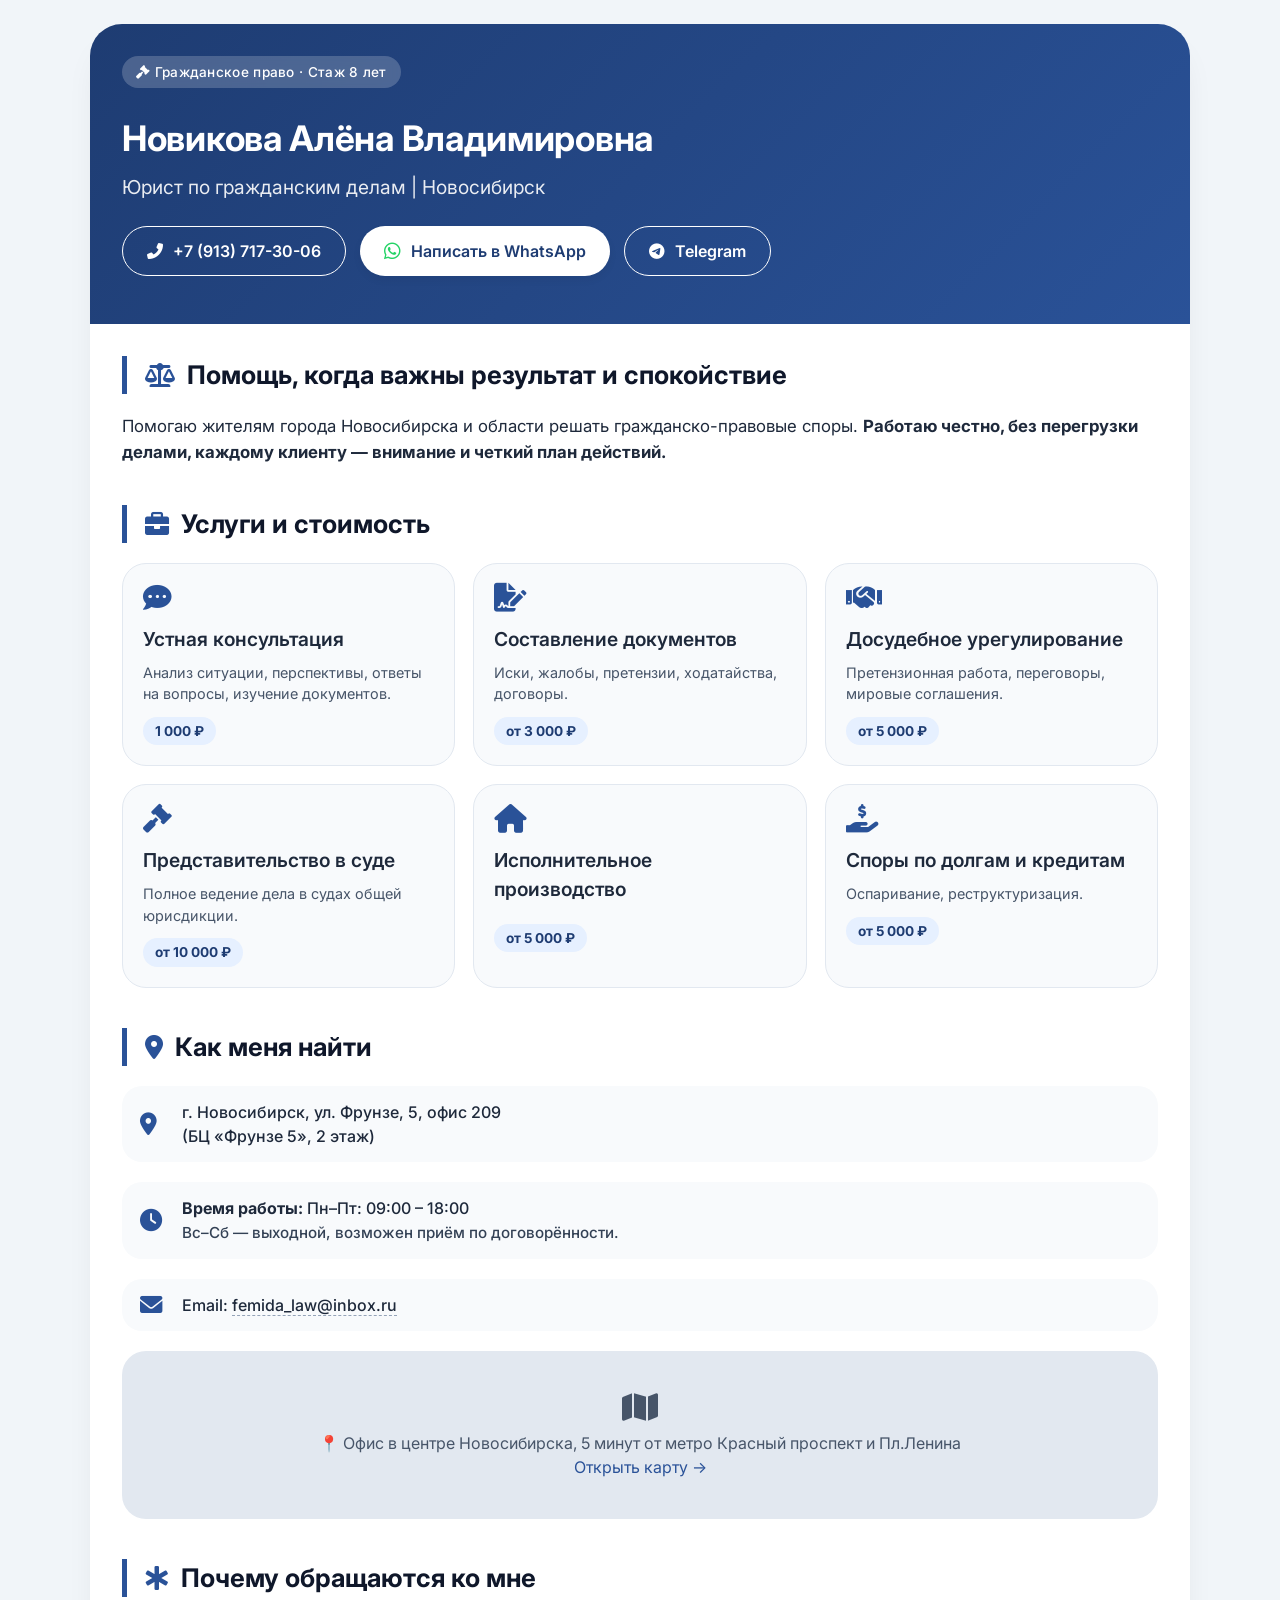
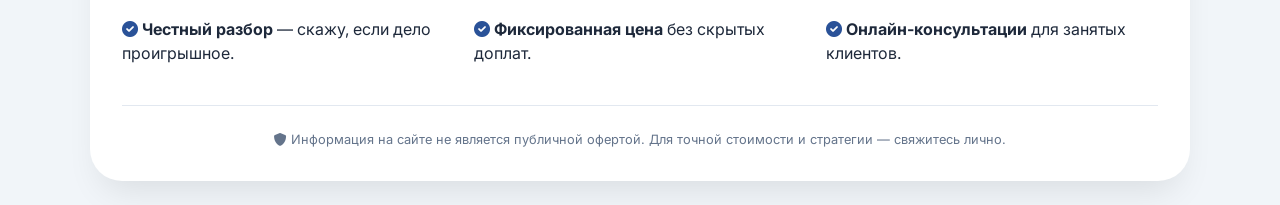
==== index.html @ a3ebd5f3 "Add files via upload" ====
<!DOCTYPE html>
<html lang="ru">
<head>
    <meta charset="UTF-8">
    <meta name="viewport" content="width=device-width, initial-scale=1.0, user-scalable=yes">
    <title>Алена Новикова | Юрист по гражданским делам в Новосибирске</title>
    <!-- Подключаем красивый шрифт Google Fonts -->
    <link href="https://fonts.googleapis.com/css2?family=Inter:opsz,wght@14..32,300;14..32,400;14..32,600;14..32,700&display=swap" rel="stylesheet">
    <!-- Font Awesome 6 (иконки) - бесплатно -->
    <link rel="stylesheet" href="https://cdnjs.cloudflare.com/ajax/libs/font-awesome/6.0.0-beta3/css/all.min.css">
    <style>
        * {
            margin: 0;
            padding: 0;
            box-sizing: border-box;
        }

        body {
            font-family: 'Inter', sans-serif;
            background: #f1f5f9;
            color: #1e293b;
            line-height: 1.5;
            padding: 24px 16px;
        }

        /* Основная карточка-контейнер */
        .container {
            max-width: 1100px;
            margin: 0 auto;
        }

        /* Стиль главного блока */
        .lawyer-card {
            background: white;
            border-radius: 32px;
            box-shadow: 0 20px 35px -12px rgba(0, 0, 0, 0.1);
            overflow: hidden;
            transition: transform 0.2s;
        }

        /* Верхняя цветная полоса */
        .hero-bar {
            background: linear-gradient(135deg, #1e3c72 0%, #2a5298 100%);
            padding: 32px 32px 48px 32px;
            color: white;
        }

        .badge {
            background: rgba(255, 255, 255, 0.2);
            backdrop-filter: blur(4px);
            display: inline-block;
            padding: 6px 14px;
            border-radius: 40px;
            font-size: 0.85rem;
            font-weight: 500;
            margin-bottom: 24px;
            letter-spacing: 0.3px;
        }

        .name-title h1 {
            font-size: 2.2rem;
            font-weight: 700;
            margin-bottom: 8px;
            letter-spacing: -0.3px;
        }

        .specialty {
            font-size: 1.2rem;
            opacity: 0.9;
            margin-bottom: 20px;
        }

        .contact-buttons {
            display: flex;
            flex-wrap: wrap;
            gap: 14px;
            margin-top: 24px;
        }

        .btn {
            display: inline-flex;
            align-items: center;
            gap: 10px;
            padding: 12px 24px;
            border-radius: 60px;
            font-weight: 600;
            text-decoration: none;
            transition: all 0.2s ease;
            font-size: 1rem;
        }

        .btn-primary {
            background: white;
            color: #1e3c72;
            box-shadow: 0 4px 8px rgba(0,0,0,0.05);
        }

        .btn-primary i {
            color: #25D366;
            font-size: 1.2rem;
        }

        .btn-primary:hover {
            transform: translateY(-3px);
            box-shadow: 0 10px 20px rgba(0,0,0,0.1);
            background: #f8fafc;
        }

        .btn-outline {
            border: 1.5px solid white;
            color: white;
            background: transparent;
        }

        .btn-outline:hover {
            background: rgba(255,255,255,0.1);
            transform: translateY(-3px);
        }

        /* Основной контент */
        .content {
            padding: 32px;
        }

        /* Секции */
        .section {
            margin-bottom: 40px;
        }

        .section-title {
            font-size: 1.6rem;
            font-weight: 700;
            margin-bottom: 20px;
            color: #0f172a;
            display: flex;
            align-items: center;
            gap: 12px;
            border-left: 5px solid #2a5298;
            padding-left: 18px;
        }

        .section-title i {
            color: #2a5298;
            font-size: 1.5rem;
        }

        .services-grid {
            display: grid;
            grid-template-columns: repeat(auto-fill, minmax(260px, 1fr));
            gap: 18px;
        }

        .service-item {
            background: #f8fafc;
            padding: 20px;
            border-radius: 24px;
            transition: 0.2s;
            border: 1px solid #e2e8f0;
        }

        .service-item i {
            font-size: 1.8rem;
            color: #2a5298;
            margin-bottom: 12px;
        }

        .service-item h3 {
            font-size: 1.2rem;
            margin-bottom: 8px;
            font-weight: 600;
        }

        .service-item p {
            color: #475569;
            font-size: 0.9rem;
        }

        .price-tag {
            display: inline-block;
            background: #e6f0ff;
            color: #1e3c72;
            font-weight: 700;
            margin-top: 12px;
            padding: 4px 12px;
            border-radius: 30px;
            font-size: 0.85rem;
        }

        .info-row {
            display: flex;
            align-items: center;
            gap: 14px;
            margin-bottom: 20px;
            flex-wrap: wrap;
            background: #f8fafc;
            padding: 14px 18px;
            border-radius: 20px;
        }

        .info-row i {
            width: 28px;
            font-size: 1.4rem;
            color: #2a5298;
        }

        .info-text {
            font-weight: 500;
        }

        .info-text a {
            color: #1e293b;
            text-decoration: none;
            border-bottom: 1px dashed #94a3b8;
        }

        .work-time {
            font-size: 0.95rem;
            color: #334155;
        }

        .map-placeholder {
            background: #e2e8f0;
            border-radius: 24px;
            padding: 40px 20px;
            text-align: center;
            color: #475569;
            margin-top: 12px;
        }

        .footer-note {
            margin-top: 30px;
            padding-top: 24px;
            border-top: 1px solid #e2e8f0;
            text-align: center;
            font-size: 0.8rem;
            color: #64748b;
        }

        @media (max-width: 640px) {
            body {
                padding: 16px 12px;
            }
            .hero-bar {
                padding: 24px 20px 32px 20px;
            }
            .name-title h1 {
                font-size: 1.7rem;
            }
            .content {
                padding: 24px 20px;
            }
            .btn {
                padding: 10px 18px;
                font-size: 0.9rem;
            }
        }
    </style>
</head>
<body>
<div class="container">
    <div class="lawyer-card">
        
        <!-- Верхняя часть с именем и кнопками -->
        <div class="hero-bar">
            <div class="badge">
                <i class="fas fa-gavel"></i> Гражданское право · Стаж 8 лет
            </div>
            <div class="name-title">
                <h1>Новикова Алёна Владимировна</h1>
                <div class="specialty">Юрист по гражданским делам | Новосибирск</div>
            </div>
            <div class="contact-buttons">
                <a href="tel:+79137173006" class="btn btn-outline">
                    <i class="fas fa-phone-alt"></i> +7 (913) 717-30-06
                </a>
                <a href="https://wa.me/79137173006?text=Здравствуйте! Нужна консультация юриста." target="_blank" class="btn btn-primary">
                    <i class="fab fa-whatsapp"></i> Написать в WhatsApp
                </a>
                <a href="https://t.me/alenaschaste" target="_blank" class="btn btn-outline">
                    <i class="fab fa-telegram-plane"></i> Telegram
                </a>
            </div>
        </div>

        <!-- Основное содержание -->
        <div class="content">
            
            <!-- Краткое описание -->
            <div class="section">
                <div class="section-title">
                    <i class="fas fa-balance-scale"></i>
                    <span>Помощь, когда важны результат и спокойствие</span>
                </div>
                <p style="font-size: 1.05rem; margin-bottom: 12px;">
                    Помогаю жителям города Новосибирска и области решать гражданско-правовые споры. 
                    
                    <strong>Работаю честно, без перегрузки делами, каждому клиенту — внимание и четкий план действий. </strong>
                </p>
            </div>

            <!-- Услуги и цены (ключевой блок) -->
            <div class="section">
                <div class="section-title">
                    <i class="fas fa-briefcase"></i>
                    <span>Услуги и стоимость</span>
                </div>
                <div class="services-grid">
                    <div class="service-item">
                        <i class="fas fa-comment-dots"></i>
                        <h3>Устная консультация</h3>
                        <p>Анализ ситуации, перспективы, ответы на вопросы, изучение документов.</p>
                        <div class="price-tag">1 000 ₽</div>
                    </div>
                    <div class="service-item">
                        <i class="fas fa-file-signature"></i>
                        <h3>Составление документов</h3>
                        <p>Иски, жалобы, претензии, ходатайства, договоры.</p>
                        <div class="price-tag">от 3 000 ₽</div>
                    </div>
                    <div class="service-item">
                        <i class="fas fa-handshake"></i>
                        <h3>Досудебное урегулирование</h3>
                        <p>Претензионная работа, переговоры, мировые соглашения.</p>
                        <div class="price-tag">от 5 000 ₽</div>
                    </div>
                    <div class="service-item">
                        <i class="fas fa-gavel"></i>
                        <h3>Представительство в суде</h3>
                        <p>Полное ведение дела в судах общей юрисдикции.</p>
                        <div class="price-tag">от 10 000 ₽</div>
                    </div>
                    <div class="service-item">
                        <i class="fas fa-home"></i>
                        <h3>Исполнительное производство</h3>
                        <p></p>
                        <div class="price-tag">от 5 000 ₽</div>
                    </div>
                    <div class="service-item">
                        <i class="fas fa-hand-holding-usd"></i>
                        <h3>Споры по долгам и кредитам</h3>
                        <p>Оспаривание, реструктуризация.</p>
                        <div class="price-tag">от 5 000 ₽</div>
                    </div>
                </div>
            </div>

            <!-- Контакты и адрес -->
            <div class="section">
                <div class="section-title">
                    <i class="fas fa-map-marker-alt"></i>
                    <span>Как меня найти</span>
                </div>
                <div class="info-row">
                    <i class="fas fa-location-dot"></i>
                    <div class="info-text">
                        г. Новосибирск, ул. Фрунзе, 5, офис 209 <br>
                        (БЦ «Фрунзе 5», 2 этаж)
                    </div>
                </div>
                <div class="info-row">
                    <i class="fas fa-clock"></i>
                    <div class="info-text">
                        <strong>Время работы:</strong> Пн–Пт: 09:00 – 18:00 <br>
                        <span class="work-time">Вс–Сб — выходной, возможен приём по договорённости.</span>
                    </div>
                </div>
                <div class="info-row">
                    <i class="fas fa-envelope"></i>
                    <div class="info-text">
                        Email: <a href="mailto:novikova@law-nsk.ru">femida_law@inbox.ru</a>
                    </div>
                </div>
                <!-- Упрощенная карта (ссылка на яндекс карты) -->
                <div class="map-placeholder">
                    <i class="fas fa-map" style="font-size: 2rem; margin-bottom: 8px; display: block;"></i>
                    <p>📍 Офис в центре Новосибирска, 5 минут от метро Красный проспект и Пл.Ленина</p>
                    <a href="https://go.2gis.com/Xp8RQ" target="_blank" style="color:#2a5298; text-decoration: none;">Открыть карту →</a>
                </div>
            </div>

            <!-- Доп. блок: почему выбирают -->
            <div class="section">
                <div class="section-title">
                    <i class="fas fa-star-of-life"></i>
                    <span>Почему обращаются ко мне</span>
                </div>
                <div style="display: flex; flex-wrap: wrap; gap: 20px; justify-content: space-between;">
                    <div style="flex: 1; min-width: 180px;"><i class="fas fa-check-circle" style="color:#2a5298;"></i> <strong>Честный разбор</strong> — скажу, если дело проигрышное.</div>
                    <div style="flex: 1; min-width: 180px;"><i class="fas fa-check-circle" style="color:#2a5298;"></i> <strong>Фиксированная цена</strong> без скрытых доплат.</div>
                    <div style="flex: 1; min-width: 180px;"><i class="fas fa-check-circle" style="color:#2a5298;"></i> <strong>Онлайн-консультации</strong> для занятых клиентов.</div>
                </div>
            </div>

            <div class="footer-note">
                <i class="fas fa-shield-alt"></i> Информация на сайте не является публичной офертой. Для точной стоимости и стратегии — свяжитесь лично.
            </div>
        </div>
    </div>
</div>
</body>
</html>
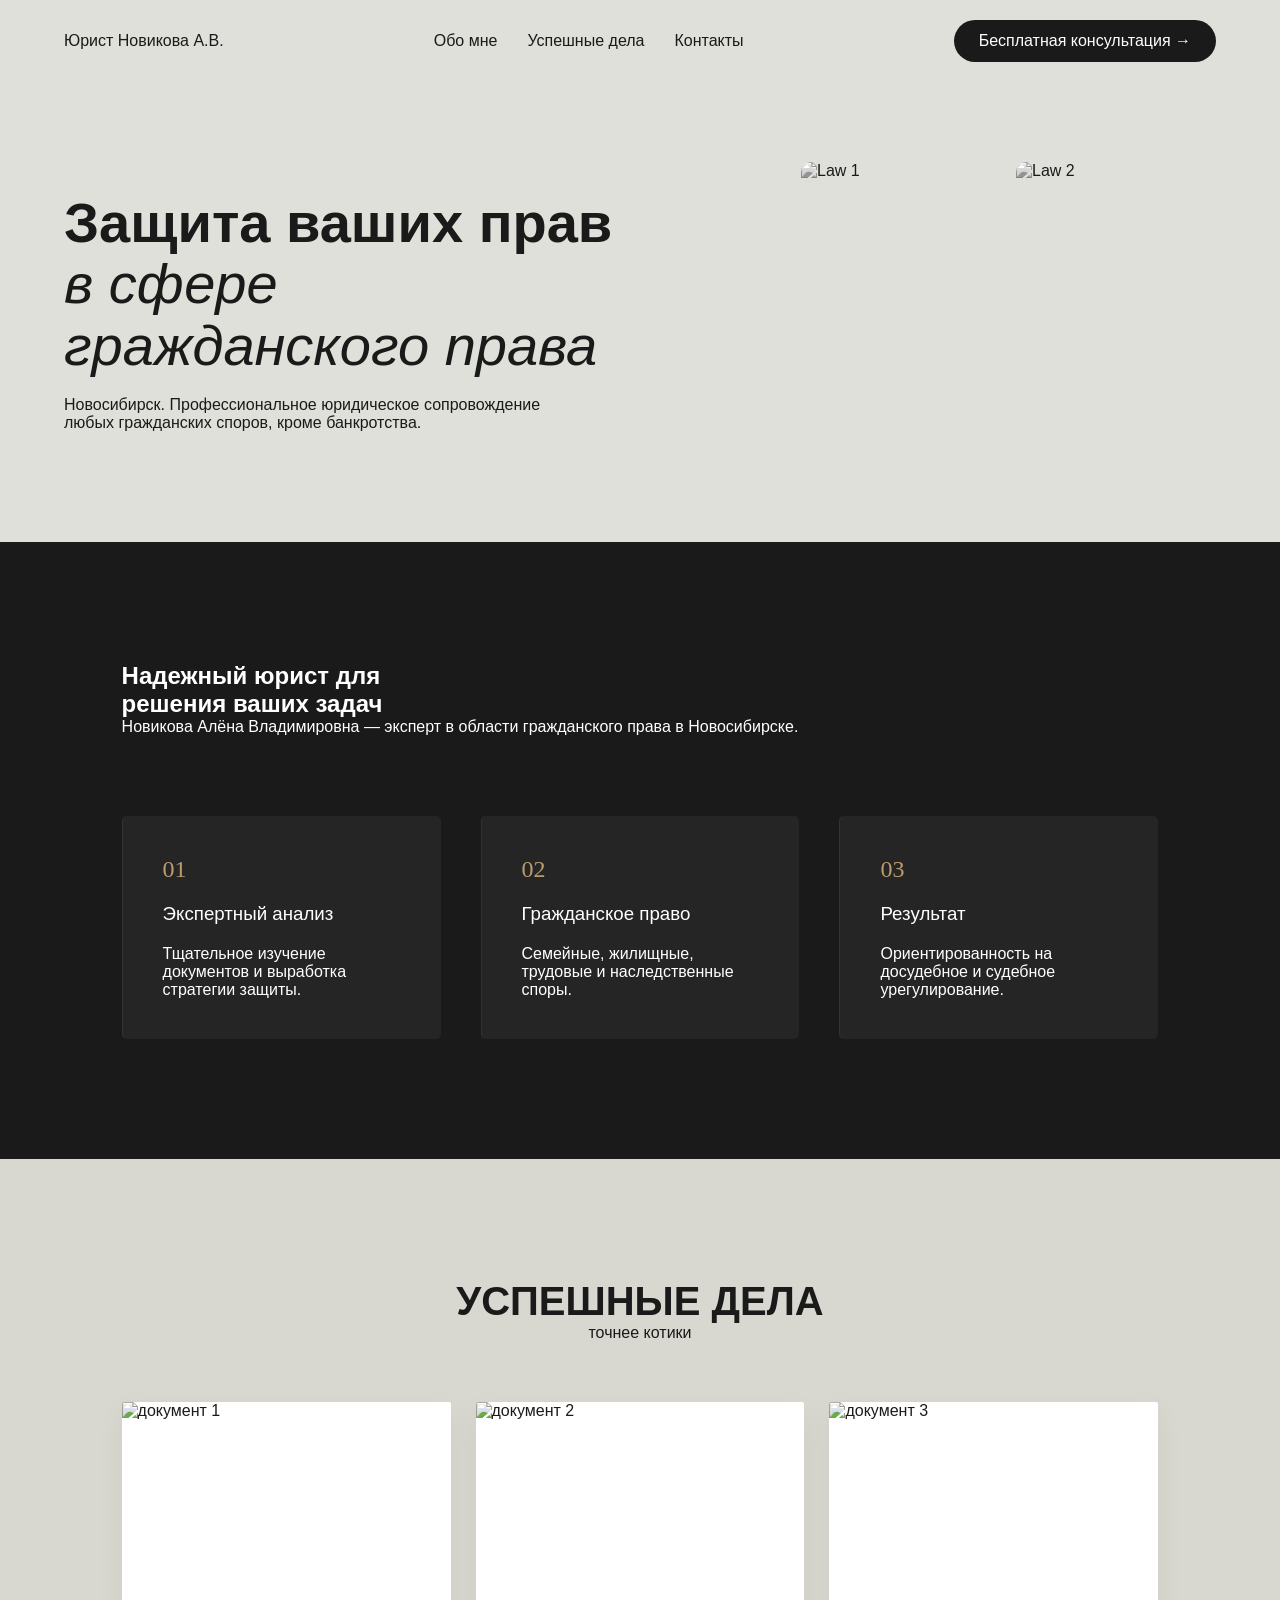
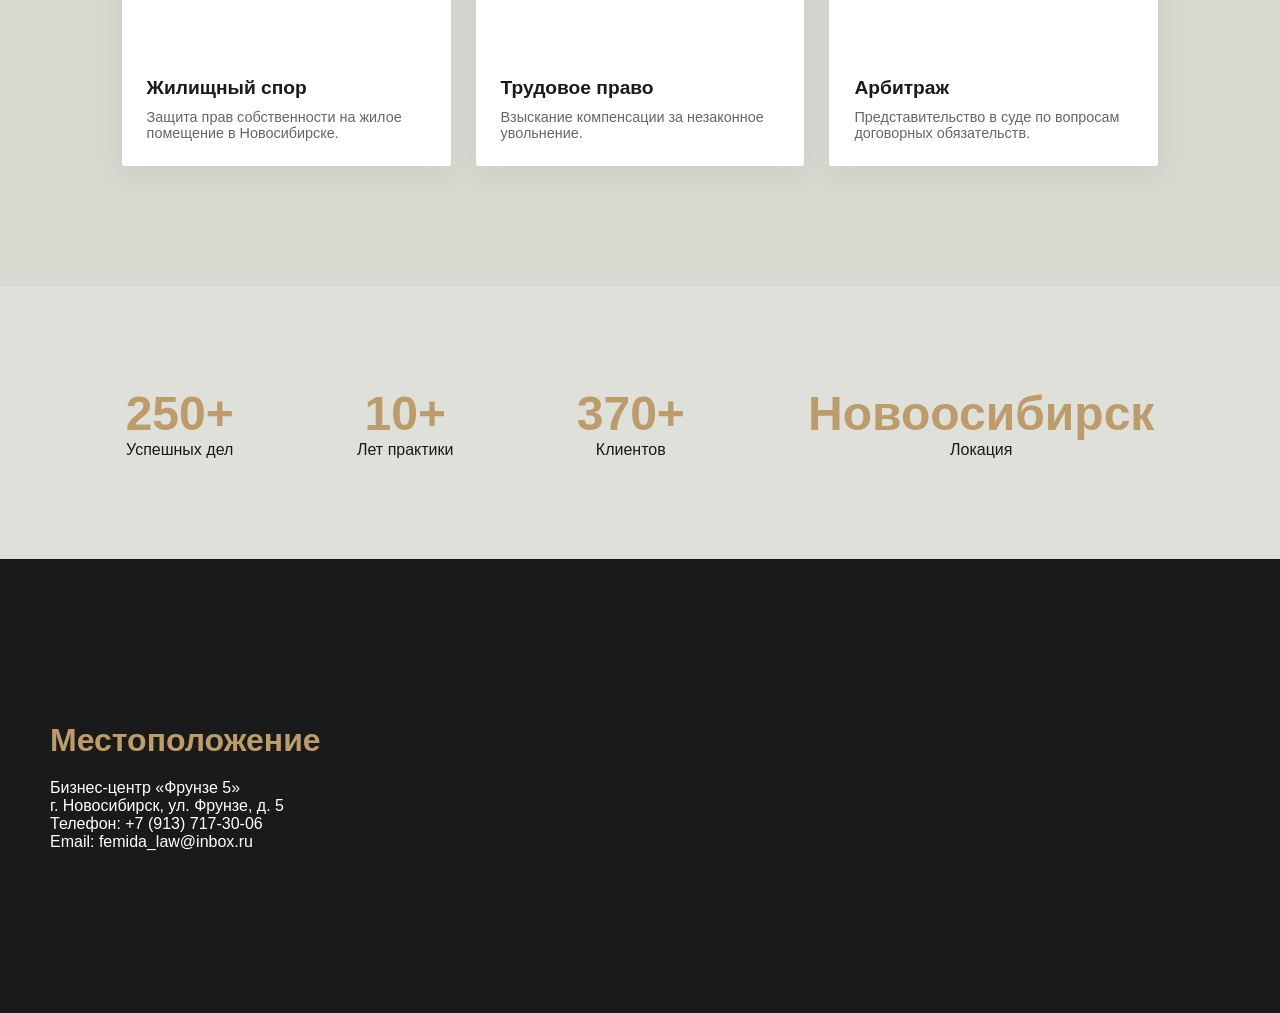
==== commit 00d96854: "Add files via upload" ====
--- a/index.html
+++ b/index.html
@@ -2,400 +2,134 @@
 <html lang="ru">
 <head>
     <meta charset="UTF-8">
-    <meta name="viewport" content="width=device-width, initial-scale=1.0, user-scalable=yes">
-    <title>Алена Новикова | Юрист по гражданским делам в Новосибирске</title>
-    <!-- Подключаем красивый шрифт Google Fonts -->
-    <link href="https://fonts.googleapis.com/css2?family=Inter:opsz,wght@14..32,300;14..32,400;14..32,600;14..32,700&display=swap" rel="stylesheet">
-    <!-- Font Awesome 6 (иконки) - бесплатно -->
-    <link rel="stylesheet" href="https://cdnjs.cloudflare.com/ajax/libs/font-awesome/6.0.0-beta3/css/all.min.css">
-    <style>
-        * {
-            margin: 0;
-            padding: 0;
-            box-sizing: border-box;
-        }
-
-        body {
-            font-family: 'Inter', sans-serif;
-            background: #f1f5f9;
-            color: #1e293b;
-            line-height: 1.5;
-            padding: 24px 16px;
-        }
-
-        /* Основная карточка-контейнер */
-        .container {
-            max-width: 1100px;
-            margin: 0 auto;
-        }
-
-        /* Стиль главного блока */
-        .lawyer-card {
-            background: white;
-            border-radius: 32px;
-            box-shadow: 0 20px 35px -12px rgba(0, 0, 0, 0.1);
-            overflow: hidden;
-            transition: transform 0.2s;
-        }
-
-        /* Верхняя цветная полоса */
-        .hero-bar {
-            background: linear-gradient(135deg, #1e3c72 0%, #2a5298 100%);
-            padding: 32px 32px 48px 32px;
-            color: white;
-        }
-
-        .badge {
-            background: rgba(255, 255, 255, 0.2);
-            backdrop-filter: blur(4px);
-            display: inline-block;
-            padding: 6px 14px;
-            border-radius: 40px;
-            font-size: 0.85rem;
-            font-weight: 500;
-            margin-bottom: 24px;
-            letter-spacing: 0.3px;
-        }
-
-        .name-title h1 {
-            font-size: 2.2rem;
-            font-weight: 700;
-            margin-bottom: 8px;
-            letter-spacing: -0.3px;
-        }
-
-        .specialty {
-            font-size: 1.2rem;
-            opacity: 0.9;
-            margin-bottom: 20px;
-        }
-
-        .contact-buttons {
-            display: flex;
-            flex-wrap: wrap;
-            gap: 14px;
-            margin-top: 24px;
-        }
-
-        .btn {
-            display: inline-flex;
-            align-items: center;
-            gap: 10px;
-            padding: 12px 24px;
-            border-radius: 60px;
-            font-weight: 600;
-            text-decoration: none;
-            transition: all 0.2s ease;
-            font-size: 1rem;
-        }
-
-        .btn-primary {
-            background: white;
-            color: #1e3c72;
-            box-shadow: 0 4px 8px rgba(0,0,0,0.05);
-        }
-
-        .btn-primary i {
-            color: #25D366;
-            font-size: 1.2rem;
-        }
-
-        .btn-primary:hover {
-            transform: translateY(-3px);
-            box-shadow: 0 10px 20px rgba(0,0,0,0.1);
-            background: #f8fafc;
-        }
-
-        .btn-outline {
-            border: 1.5px solid white;
-            color: white;
-            background: transparent;
-        }
-
-        .btn-outline:hover {
-            background: rgba(255,255,255,0.1);
-            transform: translateY(-3px);
-        }
-
-        /* Основной контент */
-        .content {
-            padding: 32px;
-        }
-
-        /* Секции */
-        .section {
-            margin-bottom: 40px;
-        }
-
-        .section-title {
-            font-size: 1.6rem;
-            font-weight: 700;
-            margin-bottom: 20px;
-            color: #0f172a;
-            display: flex;
-            align-items: center;
-            gap: 12px;
-            border-left: 5px solid #2a5298;
-            padding-left: 18px;
-        }
-
-        .section-title i {
-            color: #2a5298;
-            font-size: 1.5rem;
-        }
-
-        .services-grid {
-            display: grid;
-            grid-template-columns: repeat(auto-fill, minmax(260px, 1fr));
-            gap: 18px;
-        }
-
-        .service-item {
-            background: #f8fafc;
-            padding: 20px;
-            border-radius: 24px;
-            transition: 0.2s;
-            border: 1px solid #e2e8f0;
-        }
-
-        .service-item i {
-            font-size: 1.8rem;
-            color: #2a5298;
-            margin-bottom: 12px;
-        }
-
-        .service-item h3 {
-            font-size: 1.2rem;
-            margin-bottom: 8px;
-            font-weight: 600;
-        }
-
-        .service-item p {
-            color: #475569;
-            font-size: 0.9rem;
-        }
-
-        .price-tag {
-            display: inline-block;
-            background: #e6f0ff;
-            color: #1e3c72;
-            font-weight: 700;
-            margin-top: 12px;
-            padding: 4px 12px;
-            border-radius: 30px;
-            font-size: 0.85rem;
-        }
-
-        .info-row {
-            display: flex;
-            align-items: center;
-            gap: 14px;
-            margin-bottom: 20px;
-            flex-wrap: wrap;
-            background: #f8fafc;
-            padding: 14px 18px;
-            border-radius: 20px;
-        }
-
-        .info-row i {
-            width: 28px;
-            font-size: 1.4rem;
-            color: #2a5298;
-        }
-
-        .info-text {
-            font-weight: 500;
-        }
-
-        .info-text a {
-            color: #1e293b;
-            text-decoration: none;
-            border-bottom: 1px dashed #94a3b8;
-        }
-
-        .work-time {
-            font-size: 0.95rem;
-            color: #334155;
-        }
-
-        .map-placeholder {
-            background: #e2e8f0;
-            border-radius: 24px;
-            padding: 40px 20px;
-            text-align: center;
-            color: #475569;
-            margin-top: 12px;
-        }
-
-        .footer-note {
-            margin-top: 30px;
-            padding-top: 24px;
-            border-top: 1px solid #e2e8f0;
-            text-align: center;
-            font-size: 0.8rem;
-            color: #64748b;
-        }
-
-        @media (max-width: 640px) {
-            body {
-                padding: 16px 12px;
-            }
-            .hero-bar {
-                padding: 24px 20px 32px 20px;
-            }
-            .name-title h1 {
-                font-size: 1.7rem;
-            }
-            .content {
-                padding: 24px 20px;
-            }
-            .btn {
-                padding: 10px 18px;
-                font-size: 0.9rem;
-            }
-        }
-    </style>
+    <meta name="viewport" content="width=device-width, initial-scale=1.0">
+    <title>Новикова Алёна Владимировна | Юрист Новосибирск</title>
+    <link rel="stylesheet" href="style.css">
+    <link href="https://unpkg.com/aos@2.3.1/dist/aos.css" rel="stylesheet">
+    <link rel="stylesheet" href="https://cdnjs.cloudflare.com/ajax/libs/font-awesome/6.0.0/css/all.min.css">
 </head>
 <body>
-<div class="container">
-    <div class="lawyer-card">
-        
-        <!-- Верхняя часть с именем и кнопками -->
-        <div class="hero-bar">
-            <div class="badge">
-                <i class="fas fa-gavel"></i> Гражданское право · Стаж 8 лет
-            </div>
-            <div class="name-title">
-                <h1>Новикова Алёна Владимировна</h1>
-                <div class="specialty">Юрист по гражданским делам | Новосибирск</div>
-            </div>
-            <div class="contact-buttons">
-                <a href="tel:+79137173006" class="btn btn-outline">
-                    <i class="fas fa-phone-alt"></i> +7 (913) 717-30-06
-                </a>
-                <a href="https://wa.me/79137173006?text=Здравствуйте! Нужна консультация юриста." target="_blank" class="btn btn-primary">
-                    <i class="fab fa-whatsapp"></i> Написать в WhatsApp
-                </a>
-                <a href="https://t.me/alenaschaste" target="_blank" class="btn btn-outline">
-                    <i class="fab fa-telegram-plane"></i> Telegram
-                </a>
+
+    <nav class="navbar">
+        <div class="logo">Юрист Новикова А.В.</div>
+        <ul class="nav-links">
+            <li><a href="#about">Обо мне</a></li>
+            <li><a href="#cases">Успешные дела</a></li>
+            <li><a href="#map">Контакты</a></li>
+        </ul>
+        <a href="tel:+79137173006" class="btn-consult">Бесплатная консультация →</a>
+    </nav>
+
+    <header class="hero">
+        <div class="hero-content" data-aos="fade-up">
+            <h1>Защита ваших прав <br><span>в сфере гражданского права</span></h1>
+            <p>Новосибирск. Профессиональное юридическое сопровождение <br>любых гражданских споров, кроме банкротства.</p>
+            
+            <div class="hero-action-group">
+                <div class="social-minimal">
+                   
+                </div>
+                <div class="divider-v"></div>
+               
             </div>
         </div>
+        <div class="hero-images" data-aos="fade-left">
+            <img src="https://images.unsplash.com/photo-1505664194779-8beaceb93744?q=80&w=500" alt="Law 1">
+            <img src="https://images.unsplash.com/photo-1589829545856-d10d557cf95f?q=80&w=500" alt="Law 2">
+        </div>
+    </header>
 
-        <!-- Основное содержание -->
-        <div class="content">
+    <section class="features" id="about">
+        <div class="container">
+            <div class="section-header" data-aos="fade-right">
+                <h2>Надежный юрист для <br>решения ваших задач</h2>
+                <p>Новикова Алёна Владимировна — эксперт в области гражданского права в Новосибирске.</p>
+            </div>
             
-            <!-- Краткое описание -->
-            <div class="section">
-                <div class="section-title">
-                    <i class="fas fa-balance-scale"></i>
-                    <span>Помощь, когда важны результат и спокойствие</span>
+            <div class="features-grid">
+                <div class="feature-card" data-aos="zoom-in" data-aos-delay="100">
+                    <span>01</span>
+                    <h3>Экспертный анализ</h3>
+                    <p>Тщательное изучение документов и выработка стратегии защиты.</p>
                 </div>
-                <p style="font-size: 1.05rem; margin-bottom: 12px;">
-                    Помогаю жителям города Новосибирска и области решать гражданско-правовые споры. 
-                    
-                    <strong>Работаю честно, без перегрузки делами, каждому клиенту — внимание и четкий план действий. </strong>
-                </p>
+                <div class="feature-card" data-aos="zoom-in" data-aos-delay="200">
+                    <span>02</span>
+                    <h3>Гражданское право</h3>
+                    <p>Семейные, жилищные, трудовые и наследственные споры.</p>
+                </div>
+                <div class="feature-card" data-aos="zoom-in" data-aos-delay="300">
+                    <span>03</span>
+                    <h3>Результат</h3>
+                    <p>Ориентированность на досудебное и судебное урегулирование.</p>
+                </div>
             </div>
+        </div>
+    </section>
 
-            <!-- Услуги и цены (ключевой блок) -->
-            <div class="section">
-                <div class="section-title">
-                    <i class="fas fa-briefcase"></i>
-                    <span>Услуги и стоимость</span>
+    <section class="cases" id="cases">
+        <div class="container">
+            <div class="section-title-alt" data-aos="fade-up">
+                <h2>Успешные дела</h2>
+                <p>точнее котики</p>
+            </div>
+            <div class="cases-grid">
+                <div class="case-item" data-aos="fade-up">
+                    <div class="case-img-wrapper">
+                        <img src="https://media.istockphoto.com/id/185447535/ru/%D1%84%D0%BE%D1%82%D0%BE/%D0%BC%D0%B8%D0%BB%D1%8B%D0%B9-%D0%BE%D1%80%D0%B0%D0%BD%D0%B6%D0%B5%D0%B2%D1%8B%D0%B9-kitten-%D1%81%D0%BC%D0%BE%D1%82%D1%80%D0%B5%D1%82%D1%8C-%D0%B2%D0%B2%D0%B5%D1%80%D1%85-%D0%BD%D0%B0-%D0%B1%D0%B5%D0%BB%D0%BE%D0%BC-%D1%84%D0%BE%D0%BD%D0%B5.jpg?s=612x612&w=0&k=20&c=usw_I-l5F72TSNiwtKI08eZ5_Ot1JEKrEYlZBAKYzNg=" alt="документ 1">
+                    </div>
+                    <div class="case-info">
+                        <h4>Жилищный спор</h4>
+                        <p>Защита прав собственности на жилое помещение в Новосибирске.</p>
+                    </div>
                 </div>
-                <div class="services-grid">
-                    <div class="service-item">
-                        <i class="fas fa-comment-dots"></i>
-                        <h3>Устная консультация</h3>
-                        <p>Анализ ситуации, перспективы, ответы на вопросы, изучение документов.</p>
-                        <div class="price-tag">1 000 ₽</div>
+                <div class="case-item" data-aos="fade-up" data-aos-delay="100">
+                    <div class="case-img-wrapper">
+                        <img src="https://media.istockphoto.com/id/1168285684/ru/%D1%84%D0%BE%D1%82%D0%BE/%D0%BA%D0%BE%D1%82%D0%B5%D0%BD%D0%BE%D0%BA-%D1%81%D0%BF%D0%B8%D1%82-%D0%B2-%D1%80%D1%83%D0%BA%D0%B0%D1%85-%D1%87%D0%B5%D0%BB%D0%BE%D0%B2%D0%B5%D0%BA%D0%B0-%D0%BA%D0%BE%D1%88%D0%BA%D0%B8-%D1%81%D0%BF%D1%8F%D1%82.jpg?s=612x612&w=0&k=20&c=ZKMHEN6kCRdZUmIWSWvNRnUawwYfhASweXOQC6EApWY=" alt="документ 2">
                     </div>
-                    <div class="service-item">
-                        <i class="fas fa-file-signature"></i>
-                        <h3>Составление документов</h3>
-                        <p>Иски, жалобы, претензии, ходатайства, договоры.</p>
-                        <div class="price-tag">от 3 000 ₽</div>
+                    <div class="case-info">
+                        <h4>Трудовое право</h4>
+                        <p>Взыскание компенсации за незаконное увольнение.</p>
                     </div>
-                    <div class="service-item">
-                        <i class="fas fa-handshake"></i>
-                        <h3>Досудебное урегулирование</h3>
-                        <p>Претензионная работа, переговоры, мировые соглашения.</p>
-                        <div class="price-tag">от 5 000 ₽</div>
+                </div>
+                <div class="case-item" data-aos="fade-up" data-aos-delay="200">
+                    <div class="case-img-wrapper">
+                        <img src="https://media.istockphoto.com/id/1097010202/ru/%D1%84%D0%BE%D1%82%D0%BE/%D0%BF%D0%BE%D1%80%D1%82%D1%80%D0%B5%D1%82-%D0%B7%D0%B0%D0%B1%D0%B0%D0%B2%D0%BD%D0%BE%D0%B3%D0%BE-%D0%BA%D0%BE%D1%82%D0%B0-%D1%81%D0%BC%D0%BE%D1%82%D1%80%D1%8F%D0%B3%D0%BE-%D0%B8%D0%B7-%D0%BA%D0%BE%D1%80%D0%BE%D0%B1%D0%BA%D0%B8.jpg?s=612x612&w=0&k=20&c=rMPzFPJ0UIa4u4jy2-qXSQvpR25tOGuI-1hKEUVaHlM=" alt="документ 3">
                     </div>
-                    <div class="service-item">
-                        <i class="fas fa-gavel"></i>
-                        <h3>Представительство в суде</h3>
-                        <p>Полное ведение дела в судах общей юрисдикции.</p>
-                        <div class="price-tag">от 10 000 ₽</div>
-                    </div>
-                    <div class="service-item">
-                        <i class="fas fa-home"></i>
-                        <h3>Исполнительное производство</h3>
-                        <p></p>
-                        <div class="price-tag">от 5 000 ₽</div>
-                    </div>
-                    <div class="service-item">
-                        <i class="fas fa-hand-holding-usd"></i>
-                        <h3>Споры по долгам и кредитам</h3>
-                        <p>Оспаривание, реструктуризация.</p>
-                        <div class="price-tag">от 5 000 ₽</div>
+                    <div class="case-info">
+                        <h4>Арбитраж</h4>
+                        <p>Представительство в суде по вопросам договорных обязательств.</p>
                     </div>
                 </div>
             </div>
+        </div>
+    </section>
 
-            <!-- Контакты и адрес -->
-            <div class="section">
-                <div class="section-title">
-                    <i class="fas fa-map-marker-alt"></i>
-                    <span>Как меня найти</span>
-                </div>
-                <div class="info-row">
-                    <i class="fas fa-location-dot"></i>
-                    <div class="info-text">
-                        г. Новосибирск, ул. Фрунзе, 5, офис 209 <br>
-                        (БЦ «Фрунзе 5», 2 этаж)
-                    </div>
-                </div>
-                <div class="info-row">
-                    <i class="fas fa-clock"></i>
-                    <div class="info-text">
-                        <strong>Время работы:</strong> Пн–Пт: 09:00 – 18:00 <br>
-                        <span class="work-time">Вс–Сб — выходной, возможен приём по договорённости.</span>
-                    </div>
-                </div>
-                <div class="info-row">
-                    <i class="fas fa-envelope"></i>
-                    <div class="info-text">
-                        Email: <a href="mailto:novikova@law-nsk.ru">femida_law@inbox.ru</a>
-                    </div>
-                </div>
-                <!-- Упрощенная карта (ссылка на яндекс карты) -->
-                <div class="map-placeholder">
-                    <i class="fas fa-map" style="font-size: 2rem; margin-bottom: 8px; display: block;"></i>
-                    <p>📍 Офис в центре Новосибирска, 5 минут от метро Красный проспект и Пл.Ленина</p>
-                    <a href="https://go.2gis.com/Xp8RQ" target="_blank" style="color:#2a5298; text-decoration: none;">Открыть карту →</a>
-                </div>
+    <section class="stats" data-aos="fade-up">
+        <div class="stat-item"><h3>250+</h3><p>Успешных дел</p></div>
+        <div class="stat-item"><h3>10+</h3><p>Лет практики</p></div>
+        <div class="stat-item"><h3>370+</h3><p>Клиентов</p></div>
+        <div class="stat-item"><h3>Новоосибирск</h3><p>Локация</p></div>
+    </section>
+
+    <section class="map-section" id="map">
+        <div class="map-container">
+            <div class="map-info" data-aos="fade-right">
+                <h3>Местоположение</h3>
+                <p>Бизнес-центр «Фрунзе 5»</p>
+                <p>г. Новосибирск, ул. Фрунзе, д. 5</p>
+              
+                <p>Телефон: +7 (913) 717-30-06</p>
+                <p>Email: femida_law@inbox.ru
             </div>
-
-            <!-- Доп. блок: почему выбирают -->
-            <div class="section">
-                <div class="section-title">
-                    <i class="fas fa-star-of-life"></i>
-                    <span>Почему обращаются ко мне</span>
-                </div>
-                <div style="display: flex; flex-wrap: wrap; gap: 20px; justify-content: space-between;">
-                    <div style="flex: 1; min-width: 180px;"><i class="fas fa-check-circle" style="color:#2a5298;"></i> <strong>Честный разбор</strong> — скажу, если дело проигрышное.</div>
-                    <div style="flex: 1; min-width: 180px;"><i class="fas fa-check-circle" style="color:#2a5298;"></i> <strong>Фиксированная цена</strong> без скрытых доплат.</div>
-                    <div style="flex: 1; min-width: 180px;"><i class="fas fa-check-circle" style="color:#2a5298;"></i> <strong>Онлайн-консультации</strong> для занятых клиентов.</div>
-                </div>
-            </div>
-
-            <div class="footer-note">
-                <i class="fas fa-shield-alt"></i> Информация на сайте не является публичной офертой. Для точной стоимости и стратегии — свяжитесь лично.
+            <div class="map-iframe" data-aos="fade-left">
+                <iframe src="https://yandex.ru/map-widget/v1/?ll=82.919794%2C55.035415&mode=search&ol=geo&ouri=ymapsbm1%3A%2F%2Fgeo%3Fdata%3DCgg1MzAwMDA3MRIU0KDQvtGB0YHQuNGPLCDQndC-0LLQvtGB0LjQsdC40YDRgdC6LCDRg9C70LjRhtCwINCk0YDRg9C90LfQtSwgNSIsCg3f8kdCFfL2U0I%3D&z=16.8" width="100%" height="450" frameborder="0" allowfullscreen="true"></iframe>
             </div>
         </div>
-    </div>
-</div>
+    </section>
+
+    <script src="https://unpkg.com/aos@2.3.1/dist/aos.js"></script>
+    <script>
+        AOS.init({ duration: 1000, once: true });
+    </script>
 </body>
 </html>
--- a/style.css
+++ b/style.css
@@ -0,0 +1,133 @@
+:root {
+    --bg-light: #e0e0da;
+    --dark: #1a1a1a;
+    --accent: #bc9c6c;
+    --white: #ffffff;
+}
+
+* {
+    margin: 0;
+    padding: 0;
+    box-sizing: border-box;
+    font-family: 'Arial', sans-serif;
+}
+
+body {
+    background-color: var(--bg-light);
+    color: var(--dark);
+    overflow-x: hidden;
+}
+
+.container { width: 90%; margin: 0 auto; }
+
+
+.navbar {
+    display: flex;
+    justify-content: space-between;
+    align-items: center;
+    padding: 20px 5%;
+    background: transparent;
+}
+
+.nav-links { display: flex; list-style: none; gap: 30px; }
+.nav-links a { text-decoration: none; color: var(--dark); font-weight: 500; }
+
+.btn-consult {
+    background: var(--dark);
+    color: white;
+    padding: 12px 25px;
+    border-radius: 50px;
+    text-decoration: none;
+    transition: 0.3s;
+}
+
+
+.hero {
+    display: grid;
+    grid-template-columns: 1fr 1fr;
+    padding: 80px 5%;
+    align-items: center;
+}
+
+.hero h1 { font-size: 3.5rem; line-height: 1.1; margin-bottom: 20px; }
+.hero h1 span { font-weight: normal; font-style: italic; }
+
+.hero-images {
+    display: flex;
+    gap: 15px;
+    justify-content: flex-end;
+}
+
+.hero-images img {
+    width: 200px;
+    height: 300px;
+    object-fit: cover;
+    border-radius: 10px;
+    filter: grayscale(100%);
+    transition: 0.5s;
+}
+
+.hero-images img:hover { filter: grayscale(0%); transform: scale(1.05); }
+
+
+.features {
+    background: var(--dark);
+    color: var(--white);
+    padding: 100px 5%;
+}
+
+.features-grid {
+    display: grid;
+    grid-template-columns: repeat(3, 1fr);
+    gap: 30px;
+    margin-top: 60px;
+}
+
+.feature-card {
+    background: #252525;
+    padding: 40px;
+    border-radius: 5px;
+}
+
+.feature-card span { color: var(--accent); font-size: 1.2rem; }
+.feature-card h3 { margin: 15px 0; }
+
+.features { background: var(--dark); color: var(--white); padding: 120px 5%; }
+.features-grid { display: grid; grid-template-columns: repeat(3, 1fr); gap: 40px; margin-top: 80px; }
+.feature-card { border-left: 1px solid #333; padding: 40px; transition: 0.3s; }
+.feature-card:hover { border-left-color: var(--accent); background: #222; }
+.feature-card span { color: var(--accent); font-family: serif; font-size: 1.5rem; }
+.feature-card h3 { margin: 20px 0; font-weight: 400; }
+
+
+.cases { padding: 120px 5%; background: #d8d8d0; }
+.section-title-alt { text-align: center; margin-bottom: 60px; }
+.section-title-alt h2 { font-size: 2.5rem; text-transform: uppercase; }
+.cases-grid { display: grid; grid-template-columns: repeat(3, 1fr); gap: 25px; }
+
+.case-item { background: var(--white); overflow: hidden; border-radius: 2px; box-shadow: 0 10px 30px rgba(0,0,0,0.05); }
+.case-img-wrapper { width: 100%; height: 250px; overflow: hidden; }
+.case-img-wrapper img { width: 100%; height: 100%; object-fit: cover; transition: 0.6s; filter: sepia(20%); }
+.case-item:hover img { transform: scale(1.1); filter: sepia(0%); }
+.case-info { padding: 25px; }
+.case-info h4 { margin-bottom: 10px; font-size: 1.2rem; color: var(--dark); }
+.case-info p { font-size: 0.9rem; color: #666; }
+
+
+.stats { display: flex; justify-content: space-around; padding: 100px 5%; text-align: center; background: var(--bg-light); }
+.stat-item h3 { font-size: 3rem; color: var(--accent); }
+
+
+.map-section { padding: 0; background: var(--dark); position: relative; }
+.map-container { display: grid; grid-template-columns: 400px 1fr; }
+.map-info { padding: 80px 50px; color: white; display: flex; flex-direction: column; justify-content: center; }
+.map-info h3 { font-size: 2rem; margin-bottom: 20px; color: var(--accent); }
+.map-tel { margin-top: 20px; font-weight: bold; font-size: 1.2rem; }
+
+@media (max-width: 1024px) {
+    .hero { grid-template-columns: 1fr; text-align: center; }
+    .hero-action-group { justify-content: center; }
+    .hero-images, .divider-v { display: none; }
+    .features-grid, .cases-grid, .map-container { grid-template-columns: 1fr; }
+    .map-info { padding: 40px; text-align: center; }
+}
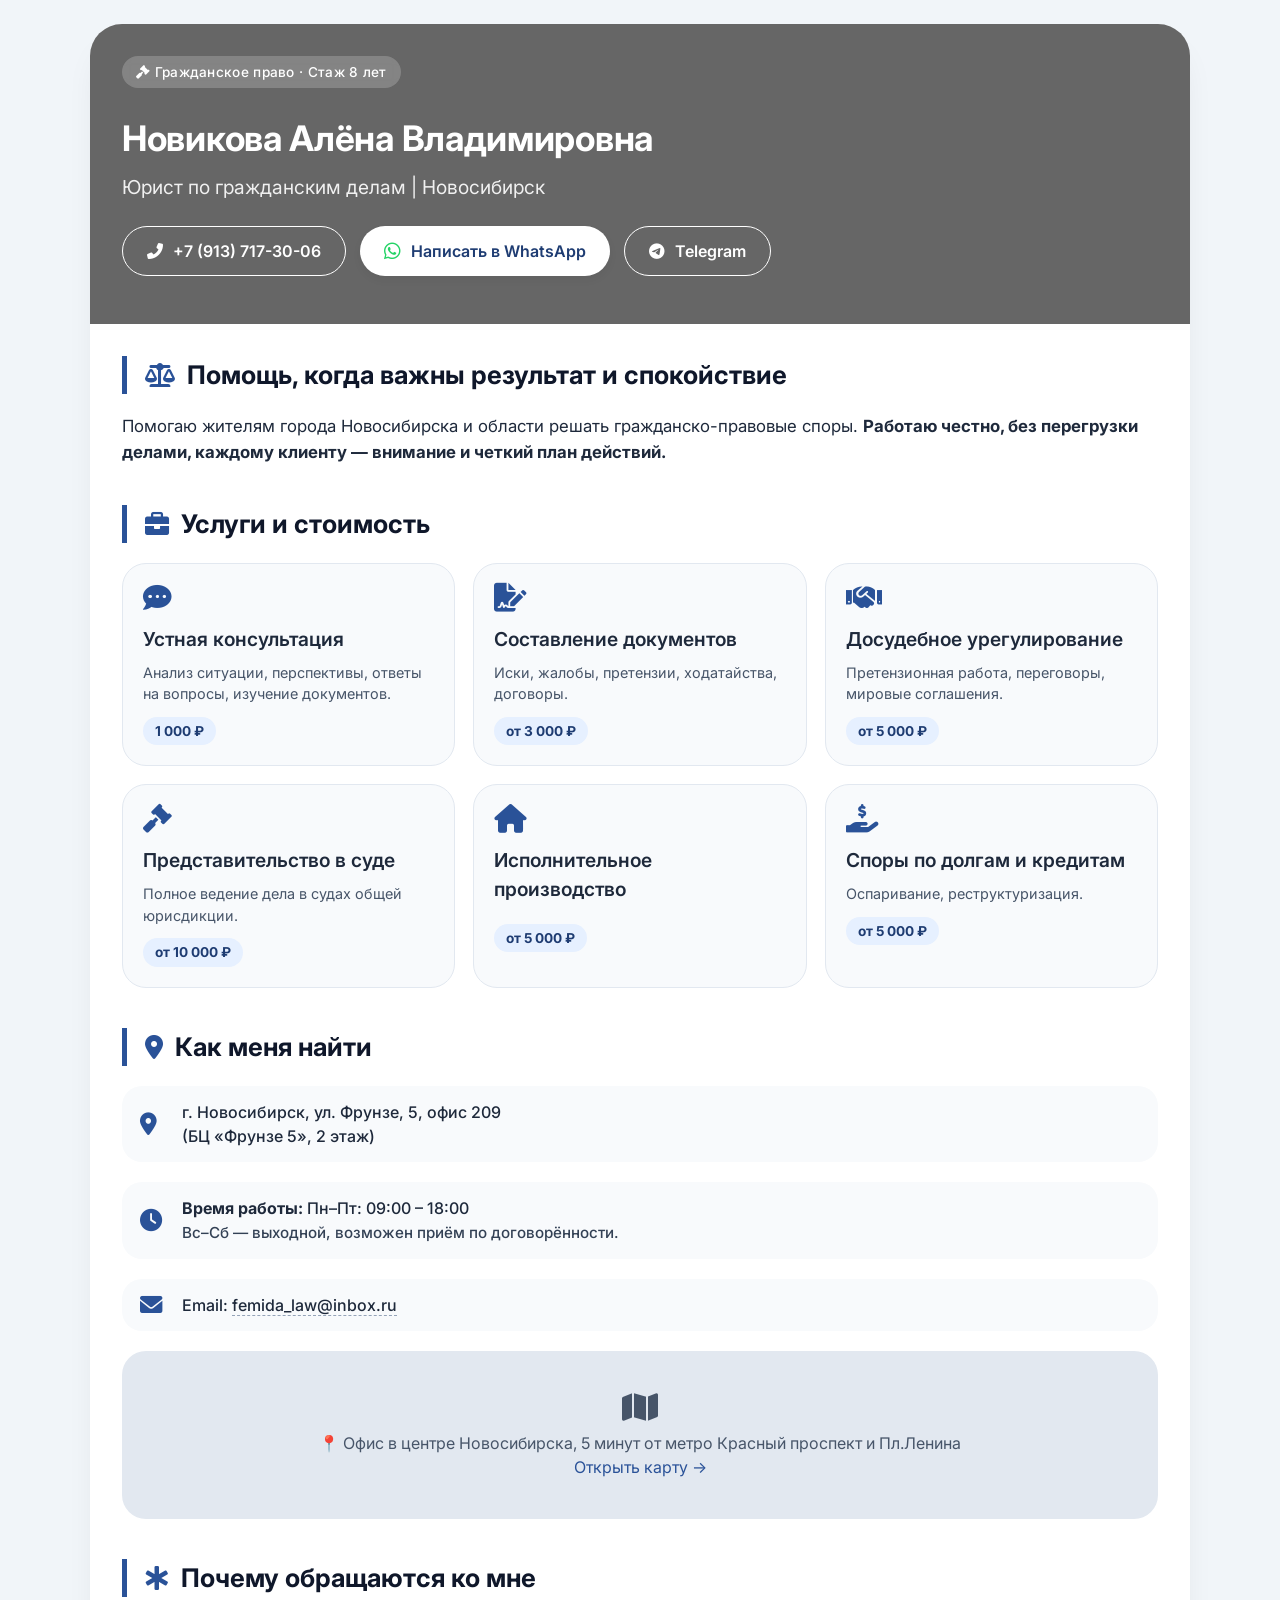
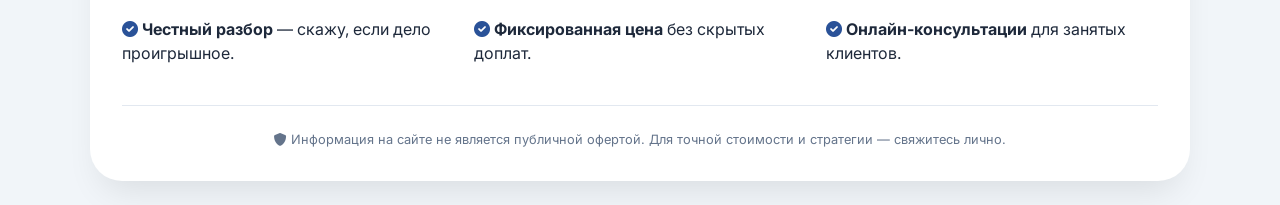
==== commit 8e2b34ca: "Update and rename index — копия.html to index.html" ====
--- a/index.html
+++ b/index.html
@@ -2,134 +2,400 @@
 <html lang="ru">
 <head>
     <meta charset="UTF-8">
-    <meta name="viewport" content="width=device-width, initial-scale=1.0">
-    <title>Новикова Алёна Владимировна | Юрист Новосибирск</title>
-    <link rel="stylesheet" href="style.css">
-    <link href="https://unpkg.com/aos@2.3.1/dist/aos.css" rel="stylesheet">
-    <link rel="stylesheet" href="https://cdnjs.cloudflare.com/ajax/libs/font-awesome/6.0.0/css/all.min.css">
+    <meta name="viewport" content="width=device-width, initial-scale=1.0, user-scalable=yes">
+    <title>Алена Новикова | Юрист по гражданским делам в Новосибирске</title>
+    
+    <link href="https://fonts.googleapis.com/css2?family=Inter:opsz,wght@14..32,300;14..32,400;14..32,600;14..32,700&display=swap" rel="stylesheet">
+
+    <link rel="stylesheet" href="https://cdnjs.cloudflare.com/ajax/libs/font-awesome/6.0.0-beta3/css/all.min.css">
+    <style>
+        * {
+            margin: 0;
+            padding: 0;
+            box-sizing: border-box;
+        }
+
+        body {
+            font-family: 'Inter', sans-serif;
+            background: #f1f5f9;
+            color: #1e293b;
+            line-height: 1.5;
+            padding: 24px 16px;
+        }
+
+
+        .container {
+            max-width: 1100px;
+            margin: 0 auto;
+        }
+
+      
+        .lawyer-card {
+            background: white;
+            border-radius: 32px;
+            box-shadow: 0 20px 35px -12px rgba(0, 0, 0, 0.1);
+            overflow: hidden;
+            transition: transform 0.2s;
+        }
+
+    
+        .hero-bar {
+            background-image: linear-gradient(rgba(0,0,0,0.6), rgba(0,0,0,0.6)), url('https://media.istockphoto.com/id/1448686771/ru/%D1%84%D0%BE%D1%82%D0%BE/%D0%B0%D0%B4%D0%B2%D0%BE%D0%BA%D0%B0%D1%82%D1%81%D0%BA%D0%B8%D0%B5-%D0%BA%D0%BE%D0%BD%D1%86%D0%B5%D0%BF%D1%86%D0%B8%D0%B8-%D0%B4%D0%BB%D1%8F-%D0%B4%D0%B0%D1%87%D0%B8-%D0%BF%D0%BE%D0%BA%D0%B0%D0%B7%D0%B0%D0%BD%D0%B8%D0%B9-%D0%BA%D0%BB%D0%B8%D0%B5%D0%BD%D1%82%D0%B0%D0%BC-%D0%B8-%D0%BF%D1%80%D0%B5%D0%B4%D0%BE%D1%81%D1%82%D0%B0%D0%B2%D0%BB%D0%B5%D0%BD%D0%B8%D1%8F-%D0%BA%D0%BE%D0%BD%D1%81%D1%83%D0%BB%D1%8C%D1%82%D0%B0%D1%86%D0%B8%D0%B9-%D0%BF%D0%BE-%D0%B4%D0%B5%D0%BB%D0%B0%D0%BC-%D0%B4%D0%BB%D1%8F.jpg?s=612x612&w=0&k=20&c=tkd_isdgkHOKfLSs44Dx6a-lNuRhfJMblanGoKy2UDQ=');
+            padding: 32px 32px 48px 32px;
+            color: white;
+        }
+
+        .badge {
+            background: rgba(255, 255, 255, 0.2);
+            backdrop-filter: blur(4px);
+            display: inline-block;
+            padding: 6px 14px;
+            border-radius: 40px;
+            font-size: 0.85rem;
+            font-weight: 500;
+            margin-bottom: 24px;
+            letter-spacing: 0.3px;
+        }
+
+        .name-title h1 {
+            font-size: 2.2rem;
+            font-weight: 700;
+            margin-bottom: 8px;
+            letter-spacing: -0.3px;
+        }
+
+        .specialty {
+            font-size: 1.2rem;
+            opacity: 0.9;
+            margin-bottom: 20px;
+        }
+
+        .contact-buttons {
+            display: flex;
+            flex-wrap: wrap;
+            gap: 14px;
+            margin-top: 24px;
+        }
+
+        .btn {
+            display: inline-flex;
+            align-items: center;
+            gap: 10px;
+            padding: 12px 24px;
+            border-radius: 60px;
+            font-weight: 600;
+            text-decoration: none;
+            transition: all 0.2s ease;
+            font-size: 1rem;
+        }
+
+        .btn-primary {
+            background: white;
+            color: #1e3c72;
+            box-shadow: 0 4px 8px rgba(0,0,0,0.05);
+        }
+
+        .btn-primary i {
+            color: #25D366;
+            font-size: 1.2rem;
+        }
+
+        .btn-primary:hover {
+            transform: translateY(-3px);
+            box-shadow: 0 10px 20px rgba(0,0,0,0.1);
+            background: #f8fafc;
+        }
+
+        .btn-outline {
+            border: 1.5px solid white;
+            color: white;
+            background: transparent;
+        }
+
+        .btn-outline:hover {
+            background: rgba(255,255,255,0.1);
+            transform: translateY(-3px);
+        }
+
+    
+        .content {
+            padding: 32px;
+        }
+
+        /* Секции */
+        .section {
+            margin-bottom: 40px;
+        }
+
+        .section-title {
+            font-size: 1.6rem;
+            font-weight: 700;
+            margin-bottom: 20px;
+            color: #0f172a;
+            display: flex;
+            align-items: center;
+            gap: 12px;
+            border-left: 5px solid #2a5298;
+            padding-left: 18px;
+        }
+
+        .section-title i {
+            color: #2a5298;
+            font-size: 1.5rem;
+        }
+
+        .services-grid {
+            display: grid;
+            grid-template-columns: repeat(auto-fill, minmax(260px, 1fr));
+            gap: 18px;
+        }
+
+        .service-item {
+            background: #f8fafc;
+            padding: 20px;
+            border-radius: 24px;
+            transition: 0.2s;
+            border: 1px solid #e2e8f0;
+        }
+
+        .service-item i {
+            font-size: 1.8rem;
+            color: #2a5298;
+            margin-bottom: 12px;
+        }
+
+        .service-item h3 {
+            font-size: 1.2rem;
+            margin-bottom: 8px;
+            font-weight: 600;
+        }
+
+        .service-item p {
+            color: #475569;
+            font-size: 0.9rem;
+        }
+
+        .price-tag {
+            display: inline-block;
+            background: #e6f0ff;
+            color: #1e3c72;
+            font-weight: 700;
+            margin-top: 12px;
+            padding: 4px 12px;
+            border-radius: 30px;
+            font-size: 0.85rem;
+        }
+
+        .info-row {
+            display: flex;
+            align-items: center;
+            gap: 14px;
+            margin-bottom: 20px;
+            flex-wrap: wrap;
+            background: #f8fafc;
+            padding: 14px 18px;
+            border-radius: 20px;
+        }
+
+        .info-row i {
+            width: 28px;
+            font-size: 1.4rem;
+            color: #2a5298;
+        }
+
+        .info-text {
+            font-weight: 500;
+        }
+
+        .info-text a {
+            color: #1e293b;
+            text-decoration: none;
+            border-bottom: 1px dashed #94a3b8;
+        }
+
+        .work-time {
+            font-size: 0.95rem;
+            color: #334155;
+        }
+
+        .map-placeholder {
+            background: #e2e8f0;
+            border-radius: 24px;
+            padding: 40px 20px;
+            text-align: center;
+            color: #475569;
+            margin-top: 12px;
+        }
+
+        .footer-note {
+            margin-top: 30px;
+            padding-top: 24px;
+            border-top: 1px solid #e2e8f0;
+            text-align: center;
+            font-size: 0.8rem;
+            color: #64748b;
+        }
+
+        @media (max-width: 640px) {
+            body {
+                padding: 16px 12px;
+            }
+            .hero-bar {
+                padding: 24px 20px 32px 20px;
+            }
+            .name-title h1 {
+                font-size: 1.7rem;
+            }
+            .content {
+                padding: 24px 20px;
+            }
+            .btn {
+                padding: 10px 18px;
+                font-size: 0.9rem;
+            }
+        }
+    </style>
 </head>
 <body>
-
-    <nav class="navbar">
-        <div class="logo">Юрист Новикова А.В.</div>
-        <ul class="nav-links">
-            <li><a href="#about">Обо мне</a></li>
-            <li><a href="#cases">Успешные дела</a></li>
-            <li><a href="#map">Контакты</a></li>
-        </ul>
-        <a href="tel:+79137173006" class="btn-consult">Бесплатная консультация →</a>
-    </nav>
-
-    <header class="hero">
-        <div class="hero-content" data-aos="fade-up">
-            <h1>Защита ваших прав <br><span>в сфере гражданского права</span></h1>
-            <p>Новосибирск. Профессиональное юридическое сопровождение <br>любых гражданских споров, кроме банкротства.</p>
+<div class="container">
+    <div class="lawyer-card">
+        
+    
+        <div class="hero-bar">
+            <div class="badge">
+                <i class="fas fa-gavel"></i> Гражданское право · Стаж 8 лет
+            </div>
+            <div class="name-title">
+                <h1>Новикова Алёна Владимировна</h1>
+                <div class="specialty">Юрист по гражданским делам | Новосибирск</div>
+            </div>
+            <div class="contact-buttons">
+                <a href="tel:+79137173006" class="btn btn-outline">
+                    <i class="fas fa-phone-alt"></i> +7 (913) 717-30-06
+                </a>
+                <a href="https://wa.me/79137173006?text=Здравствуйте! Нужна консультация юриста." target="_blank" class="btn btn-primary">
+                    <i class="fab fa-whatsapp"></i> Написать в WhatsApp
+                </a>
+                <a href="https://t.me/alenaschaste" target="_blank" class="btn btn-outline">
+                    <i class="fab fa-telegram-plane"></i> Telegram
+                </a>
+            </div>
+        </div>
+
+     
+        <div class="content">
             
-            <div class="hero-action-group">
-                <div class="social-minimal">
-                   
-                </div>
-                <div class="divider-v"></div>
-               
+       
+            <div class="section">
+                <div class="section-title">
+                    <i class="fas fa-balance-scale"></i>
+                    <span>Помощь, когда важны результат и спокойствие</span>
+                </div>
+                <p style="font-size: 1.05rem; margin-bottom: 12px;">
+                    Помогаю жителям города Новосибирска и области решать гражданско-правовые споры. 
+                    
+                    <strong>Работаю честно, без перегрузки делами, каждому клиенту — внимание и четкий план действий. </strong>
+                </p>
+            </div>
+
+          
+            <div class="section">
+                <div class="section-title">
+                    <i class="fas fa-briefcase"></i>
+                    <span>Услуги и стоимость</span>
+                </div>
+                <div class="services-grid">
+                    <div class="service-item">
+                        <i class="fas fa-comment-dots"></i>
+                        <h3>Устная консультация</h3>
+                        <p>Анализ ситуации, перспективы, ответы на вопросы, изучение документов.</p>
+                        <div class="price-tag">1 000 ₽</div>
+                    </div>
+                    <div class="service-item">
+                        <i class="fas fa-file-signature"></i>
+                        <h3>Составление документов</h3>
+                        <p>Иски, жалобы, претензии, ходатайства, договоры.</p>
+                        <div class="price-tag">от 3 000 ₽</div>
+                    </div>
+                    <div class="service-item">
+                        <i class="fas fa-handshake"></i>
+                        <h3>Досудебное урегулирование</h3>
+                        <p>Претензионная работа, переговоры, мировые соглашения.</p>
+                        <div class="price-tag">от 5 000 ₽</div>
+                    </div>
+                    <div class="service-item">
+                        <i class="fas fa-gavel"></i>
+                        <h3>Представительство в суде</h3>
+                        <p>Полное ведение дела в судах общей юрисдикции.</p>
+                        <div class="price-tag">от 10 000 ₽</div>
+                    </div>
+                    <div class="service-item">
+                        <i class="fas fa-home"></i>
+                        <h3>Исполнительное производство</h3>
+                        <p></p>
+                        <div class="price-tag">от 5 000 ₽</div>
+                    </div>
+                    <div class="service-item">
+                        <i class="fas fa-hand-holding-usd"></i>
+                        <h3>Споры по долгам и кредитам</h3>
+                        <p>Оспаривание, реструктуризация.</p>
+                        <div class="price-tag">от 5 000 ₽</div>
+                    </div>
+                </div>
+            </div>
+
+        
+            <div class="section">
+                <div class="section-title">
+                    <i class="fas fa-map-marker-alt"></i>
+                    <span>Как меня найти</span>
+                </div>
+                <div class="info-row">
+                    <i class="fas fa-location-dot"></i>
+                    <div class="info-text">
+                        г. Новосибирск, ул. Фрунзе, 5, офис 209 <br>
+                        (БЦ «Фрунзе 5», 2 этаж)
+                    </div>
+                </div>
+                <div class="info-row">
+                    <i class="fas fa-clock"></i>
+                    <div class="info-text">
+                        <strong>Время работы:</strong> Пн–Пт: 09:00 – 18:00 <br>
+                        <span class="work-time">Вс–Сб — выходной, возможен приём по договорённости.</span>
+                    </div>
+                </div>
+                <div class="info-row">
+                    <i class="fas fa-envelope"></i>
+                    <div class="info-text">
+                        Email: <a href="mailto:novikova@law-nsk.ru">femida_law@inbox.ru</a>
+                    </div>
+                </div>
+          
+                <div class="map-placeholder">
+                    <i class="fas fa-map" style="font-size: 2rem; margin-bottom: 8px; display: block;"></i>
+                    <p>📍 Офис в центре Новосибирска, 5 минут от метро Красный проспект и Пл.Ленина</p>
+                    <a href="https://go.2gis.com/Xp8RQ" target="_blank" style="color:#2a5298; text-decoration: none;">Открыть карту →</a>
+                </div>
+            </div>
+
+         
+            <div class="section">
+                <div class="section-title">
+                    <i class="fas fa-star-of-life"></i>
+                    <span>Почему обращаются ко мне</span>
+                </div>
+                <div style="display: flex; flex-wrap: wrap; gap: 20px; justify-content: space-between;">
+                    <div style="flex: 1; min-width: 180px;"><i class="fas fa-check-circle" style="color:#2a5298;"></i> <strong>Честный разбор</strong> — скажу, если дело проигрышное.</div>
+                    <div style="flex: 1; min-width: 180px;"><i class="fas fa-check-circle" style="color:#2a5298;"></i> <strong>Фиксированная цена</strong> без скрытых доплат.</div>
+                    <div style="flex: 1; min-width: 180px;"><i class="fas fa-check-circle" style="color:#2a5298;"></i> <strong>Онлайн-консультации</strong> для занятых клиентов.</div>
+                </div>
+            </div>
+
+            <div class="footer-note">
+                <i class="fas fa-shield-alt"></i> Информация на сайте не является публичной офертой. Для точной стоимости и стратегии — свяжитесь лично.
             </div>
         </div>
-        <div class="hero-images" data-aos="fade-left">
-            <img src="https://images.unsplash.com/photo-1505664194779-8beaceb93744?q=80&w=500" alt="Law 1">
-            <img src="https://images.unsplash.com/photo-1589829545856-d10d557cf95f?q=80&w=500" alt="Law 2">
-        </div>
-    </header>
-
-    <section class="features" id="about">
-        <div class="container">
-            <div class="section-header" data-aos="fade-right">
-                <h2>Надежный юрист для <br>решения ваших задач</h2>
-                <p>Новикова Алёна Владимировна — эксперт в области гражданского права в Новосибирске.</p>
-            </div>
-            
-            <div class="features-grid">
-                <div class="feature-card" data-aos="zoom-in" data-aos-delay="100">
-                    <span>01</span>
-                    <h3>Экспертный анализ</h3>
-                    <p>Тщательное изучение документов и выработка стратегии защиты.</p>
-                </div>
-                <div class="feature-card" data-aos="zoom-in" data-aos-delay="200">
-                    <span>02</span>
-                    <h3>Гражданское право</h3>
-                    <p>Семейные, жилищные, трудовые и наследственные споры.</p>
-                </div>
-                <div class="feature-card" data-aos="zoom-in" data-aos-delay="300">
-                    <span>03</span>
-                    <h3>Результат</h3>
-                    <p>Ориентированность на досудебное и судебное урегулирование.</p>
-                </div>
-            </div>
-        </div>
-    </section>
-
-    <section class="cases" id="cases">
-        <div class="container">
-            <div class="section-title-alt" data-aos="fade-up">
-                <h2>Успешные дела</h2>
-                <p>точнее котики</p>
-            </div>
-            <div class="cases-grid">
-                <div class="case-item" data-aos="fade-up">
-                    <div class="case-img-wrapper">
-                        <img src="https://media.istockphoto.com/id/185447535/ru/%D1%84%D0%BE%D1%82%D0%BE/%D0%BC%D0%B8%D0%BB%D1%8B%D0%B9-%D0%BE%D1%80%D0%B0%D0%BD%D0%B6%D0%B5%D0%B2%D1%8B%D0%B9-kitten-%D1%81%D0%BC%D0%BE%D1%82%D1%80%D0%B5%D1%82%D1%8C-%D0%B2%D0%B2%D0%B5%D1%80%D1%85-%D0%BD%D0%B0-%D0%B1%D0%B5%D0%BB%D0%BE%D0%BC-%D1%84%D0%BE%D0%BD%D0%B5.jpg?s=612x612&w=0&k=20&c=usw_I-l5F72TSNiwtKI08eZ5_Ot1JEKrEYlZBAKYzNg=" alt="документ 1">
-                    </div>
-                    <div class="case-info">
-                        <h4>Жилищный спор</h4>
-                        <p>Защита прав собственности на жилое помещение в Новосибирске.</p>
-                    </div>
-                </div>
-                <div class="case-item" data-aos="fade-up" data-aos-delay="100">
-                    <div class="case-img-wrapper">
-                        <img src="https://media.istockphoto.com/id/1168285684/ru/%D1%84%D0%BE%D1%82%D0%BE/%D0%BA%D0%BE%D1%82%D0%B5%D0%BD%D0%BE%D0%BA-%D1%81%D0%BF%D0%B8%D1%82-%D0%B2-%D1%80%D1%83%D0%BA%D0%B0%D1%85-%D1%87%D0%B5%D0%BB%D0%BE%D0%B2%D0%B5%D0%BA%D0%B0-%D0%BA%D0%BE%D1%88%D0%BA%D0%B8-%D1%81%D0%BF%D1%8F%D1%82.jpg?s=612x612&w=0&k=20&c=ZKMHEN6kCRdZUmIWSWvNRnUawwYfhASweXOQC6EApWY=" alt="документ 2">
-                    </div>
-                    <div class="case-info">
-                        <h4>Трудовое право</h4>
-                        <p>Взыскание компенсации за незаконное увольнение.</p>
-                    </div>
-                </div>
-                <div class="case-item" data-aos="fade-up" data-aos-delay="200">
-                    <div class="case-img-wrapper">
-                        <img src="https://media.istockphoto.com/id/1097010202/ru/%D1%84%D0%BE%D1%82%D0%BE/%D0%BF%D0%BE%D1%80%D1%82%D1%80%D0%B5%D1%82-%D0%B7%D0%B0%D0%B1%D0%B0%D0%B2%D0%BD%D0%BE%D0%B3%D0%BE-%D0%BA%D0%BE%D1%82%D0%B0-%D1%81%D0%BC%D0%BE%D1%82%D1%80%D1%8F%D0%B3%D0%BE-%D0%B8%D0%B7-%D0%BA%D0%BE%D1%80%D0%BE%D0%B1%D0%BA%D0%B8.jpg?s=612x612&w=0&k=20&c=rMPzFPJ0UIa4u4jy2-qXSQvpR25tOGuI-1hKEUVaHlM=" alt="документ 3">
-                    </div>
-                    <div class="case-info">
-                        <h4>Арбитраж</h4>
-                        <p>Представительство в суде по вопросам договорных обязательств.</p>
-                    </div>
-                </div>
-            </div>
-        </div>
-    </section>
-
-    <section class="stats" data-aos="fade-up">
-        <div class="stat-item"><h3>250+</h3><p>Успешных дел</p></div>
-        <div class="stat-item"><h3>10+</h3><p>Лет практики</p></div>
-        <div class="stat-item"><h3>370+</h3><p>Клиентов</p></div>
-        <div class="stat-item"><h3>Новоосибирск</h3><p>Локация</p></div>
-    </section>
-
-    <section class="map-section" id="map">
-        <div class="map-container">
-            <div class="map-info" data-aos="fade-right">
-                <h3>Местоположение</h3>
-                <p>Бизнес-центр «Фрунзе 5»</p>
-                <p>г. Новосибирск, ул. Фрунзе, д. 5</p>
-              
-                <p>Телефон: +7 (913) 717-30-06</p>
-                <p>Email: femida_law@inbox.ru
-            </div>
-            <div class="map-iframe" data-aos="fade-left">
-                <iframe src="https://yandex.ru/map-widget/v1/?ll=82.919794%2C55.035415&mode=search&ol=geo&ouri=ymapsbm1%3A%2F%2Fgeo%3Fdata%3DCgg1MzAwMDA3MRIU0KDQvtGB0YHQuNGPLCDQndC-0LLQvtGB0LjQsdC40YDRgdC6LCDRg9C70LjRhtCwINCk0YDRg9C90LfQtSwgNSIsCg3f8kdCFfL2U0I%3D&z=16.8" width="100%" height="450" frameborder="0" allowfullscreen="true"></iframe>
-            </div>
-        </div>
-    </section>
-
-    <script src="https://unpkg.com/aos@2.3.1/dist/aos.js"></script>
-    <script>
-        AOS.init({ duration: 1000, once: true });
-    </script>
+    </div>
+</div>
 </body>
-</html>+</html>
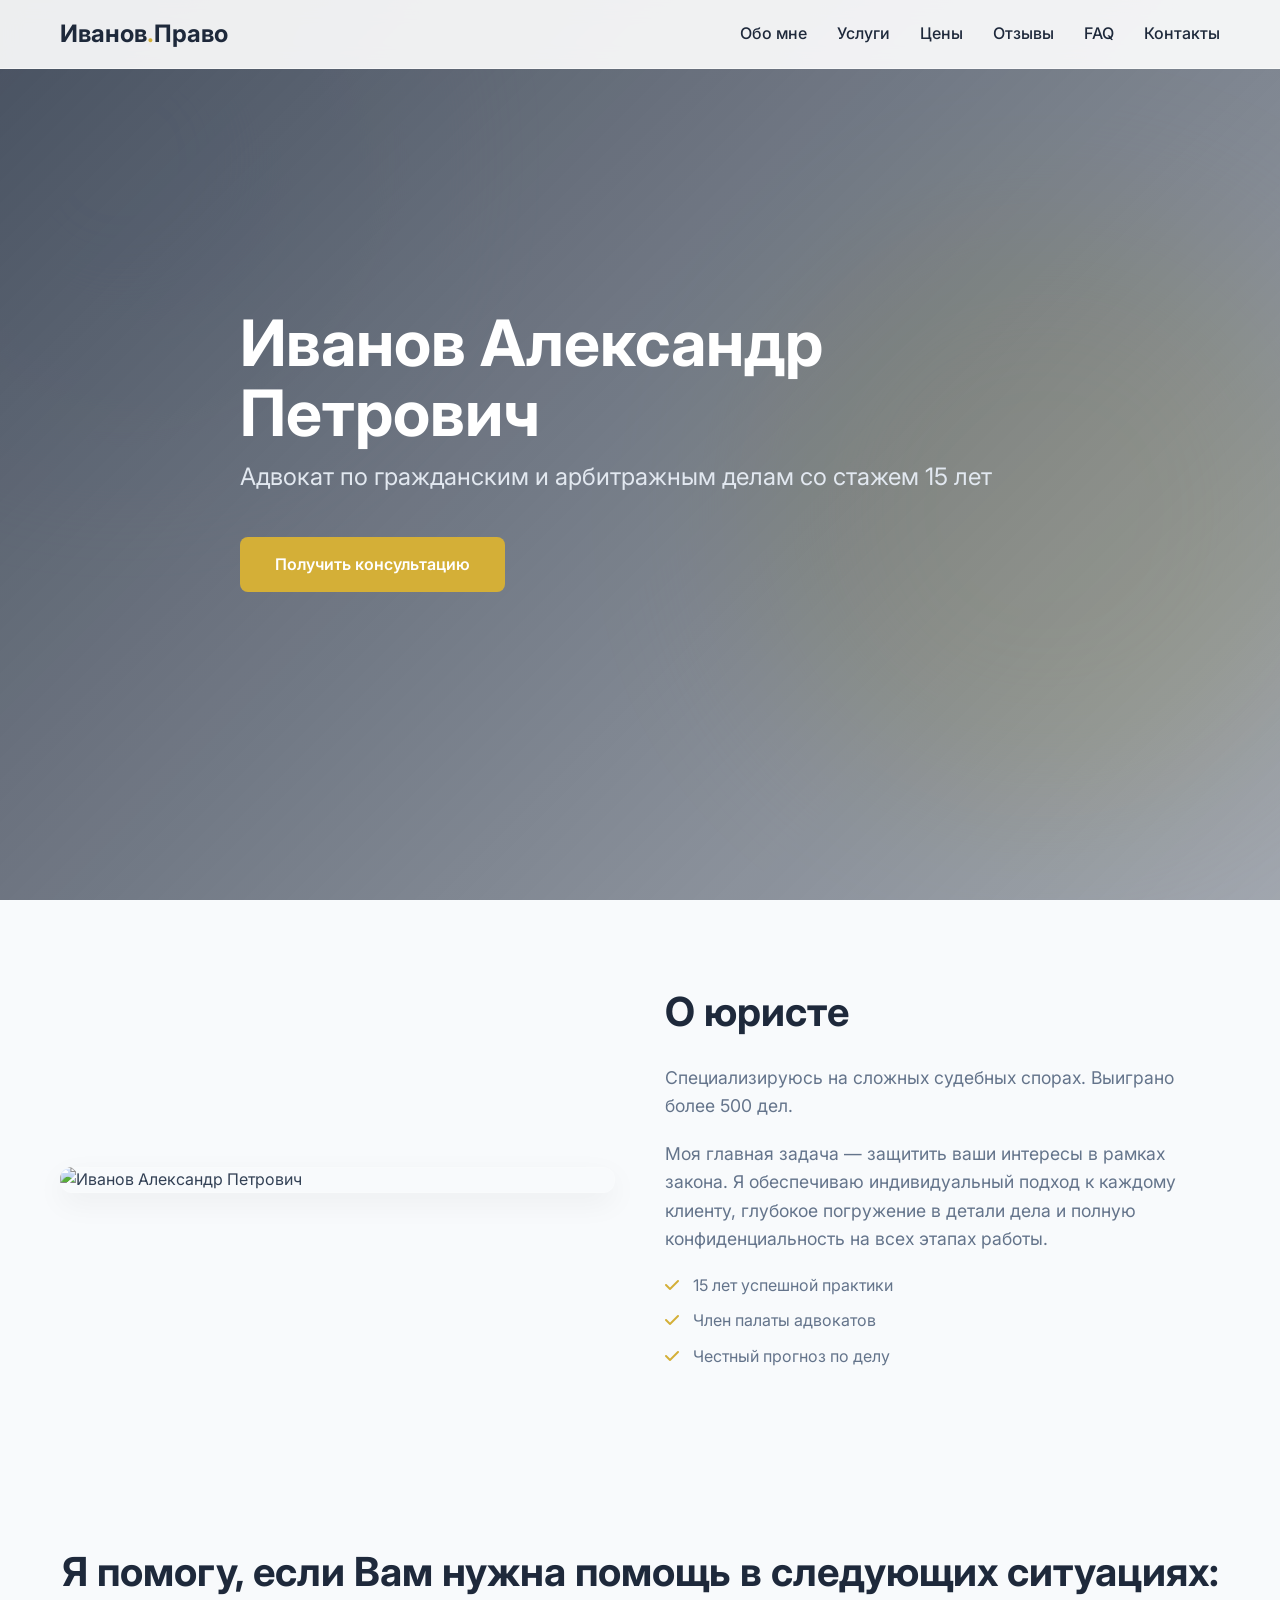
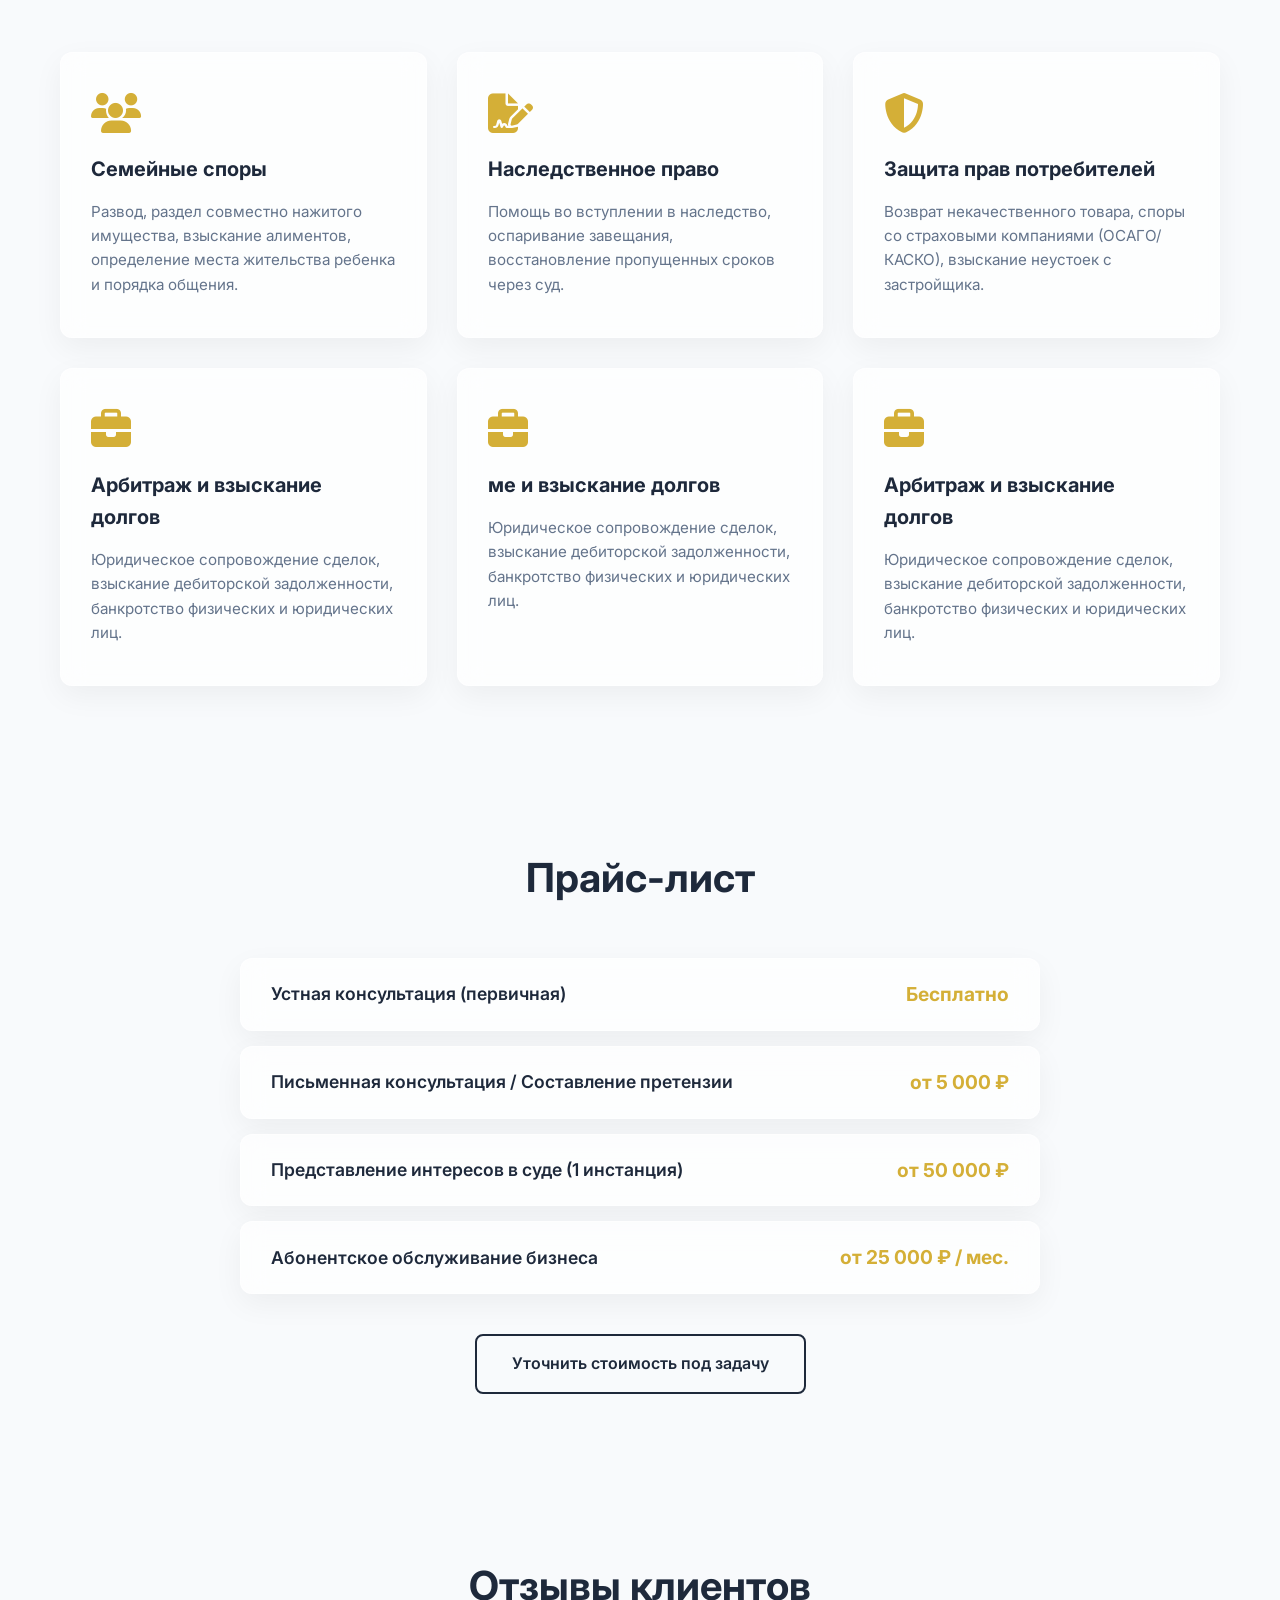
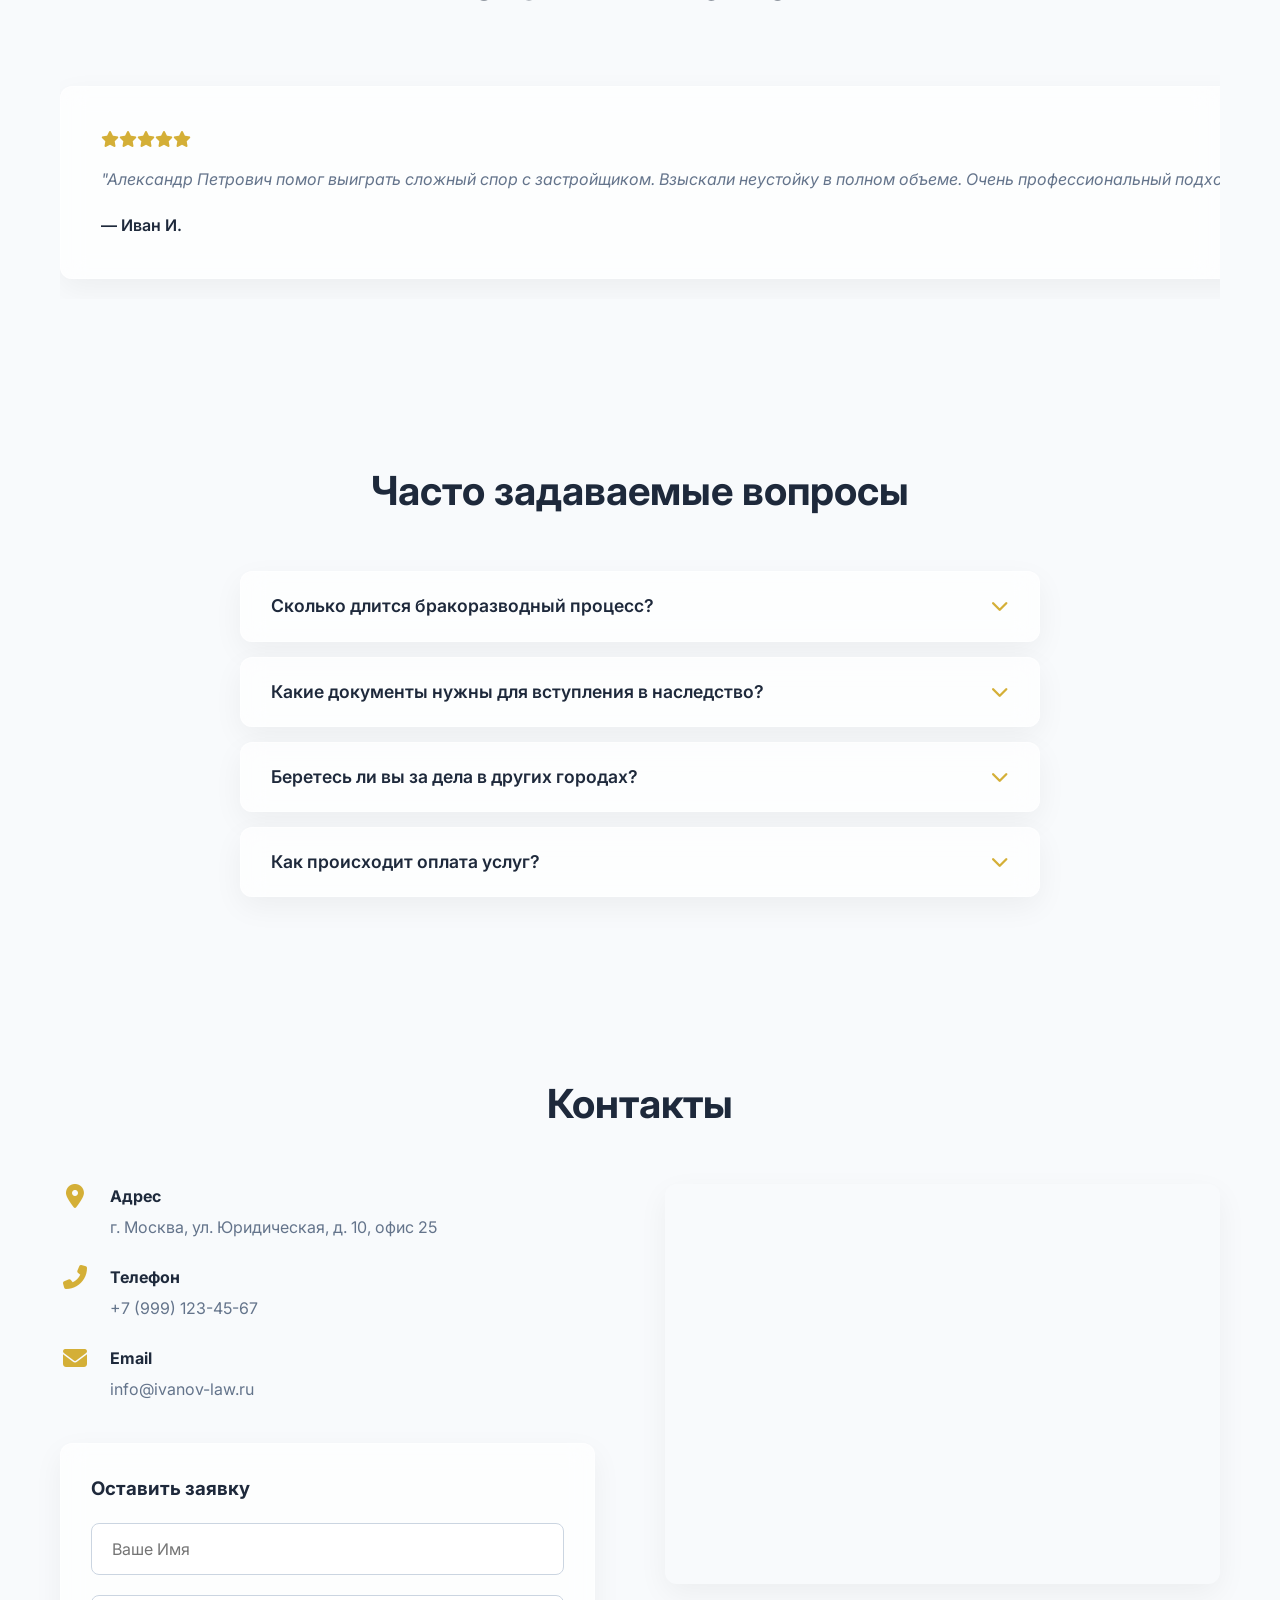
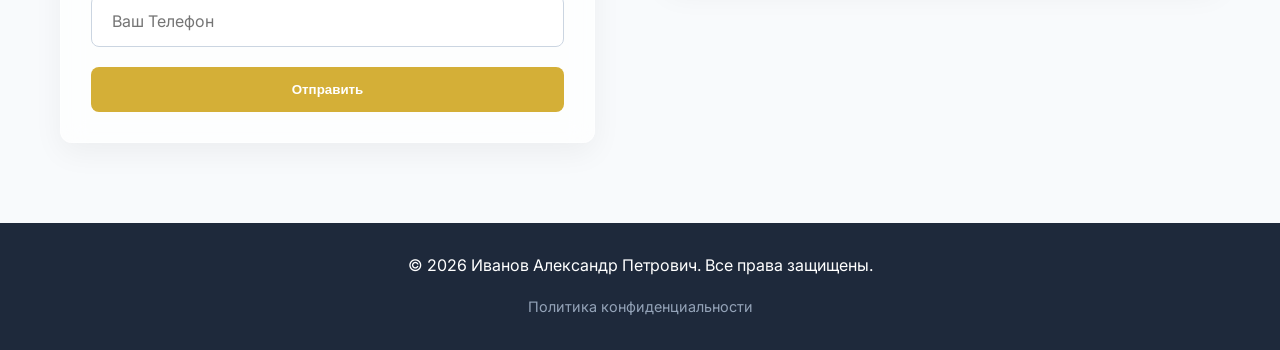
==== commit 6f28bbc0: "Add files via upload" ====
--- a/index.html
+++ b/index.html
@@ -2,400 +2,930 @@
 <html lang="ru">
 <head>
     <meta charset="UTF-8">
-    <meta name="viewport" content="width=device-width, initial-scale=1.0, user-scalable=yes">
-    <title>Алена Новикова | Юрист по гражданским делам в Новосибирске</title>
-    
-    <link href="https://fonts.googleapis.com/css2?family=Inter:opsz,wght@14..32,300;14..32,400;14..32,600;14..32,700&display=swap" rel="stylesheet">
-
-    <link rel="stylesheet" href="https://cdnjs.cloudflare.com/ajax/libs/font-awesome/6.0.0-beta3/css/all.min.css">
+    <meta name="viewport" content="width=device-width, initial-scale=1.0">
+    <title>Иванов Александр Петрович | Адвокат</title>
+    <link rel="preconnect" href="https://fonts.googleapis.com">
+    <link rel="preconnect" href="https://fonts.gstatic.com" crossorigin>
+    <link href="https://fonts.googleapis.com/css2?family=Inter:wght@300;400;500;600;700&display=swap" rel="stylesheet">
+    <link rel="stylesheet" href="https://cdnjs.cloudflare.com/ajax/libs/font-awesome/6.4.0/css/all.min.css">
     <style>
+        /* ========================
+           СБРОС СТИЛЕЙ И ПЕРЕМЕННЫЕ
+           ======================== */
+        :root {
+            --primary: #1e293b;
+            --accent: #d4af37;
+            --accent-hover: #b5952f;
+            --text-main: #334155;
+            --text-light: #64748b;
+            --bg-color: #f8fafc;
+            --white: #ffffff;
+            --glass-bg: rgba(255, 255, 255, 0.7);
+            --glass-border: rgba(255, 255, 255, 0.5);
+            --shadow: 0 10px 30px rgba(0, 0, 0, 0.05);
+            --radius: 12px;
+            --transition: all 0.3s ease;
+        }
+
         * {
             margin: 0;
             padding: 0;
             box-sizing: border-box;
         }
 
+        html {
+            scroll-behavior: smooth;
+        }
+
         body {
             font-family: 'Inter', sans-serif;
-            background: #f1f5f9;
-            color: #1e293b;
-            line-height: 1.5;
-            padding: 24px 16px;
-        }
-
+            color: var(--text-main);
+            background-color: var(--bg-color);
+            line-height: 1.6;
+            overflow-x: hidden;
+            position: relative;
+        }
+
+        a {
+            text-decoration: none;
+            color: inherit;
+        }
+
+        li {
+            list-style: none;
+        }
+
+        img {
+            max-width: 100%;
+            height: auto;
+            display: block;
+        }
 
         .container {
-            max-width: 1100px;
+            max-width: 1200px;
             margin: 0 auto;
-        }
-
-      
-        .lawyer-card {
-            background: white;
-            border-radius: 32px;
-            box-shadow: 0 20px 35px -12px rgba(0, 0, 0, 0.1);
+            padding: 0 20px;
+        }
+
+        section {
+            padding: 80px 0;
+            position: relative;
+            z-index: 2;
+        }
+
+        .section-title {
+            text-align: center;
+            font-size: 2.5rem;
+            color: var(--primary);
+            margin-bottom: 3rem;
+            font-weight: 700;
+        }
+
+        /* ========================
+           ФОНОВЫЕ ЭФФЕКТЫ (Glassmorphism)
+           ======================== */
+        .bg-shapes {
+            position: fixed;
+            top: 0;
+            left: 0;
+            width: 100%;
+            height: 100%;
+            z-index: 0;
+            pointer-events: none;
             overflow: hidden;
-            transition: transform 0.2s;
-        }
-
-    
-        .hero-bar {
-            background-image: linear-gradient(rgba(0,0,0,0.6), rgba(0,0,0,0.6)), url('https://media.istockphoto.com/id/1448686771/ru/%D1%84%D0%BE%D1%82%D0%BE/%D0%B0%D0%B4%D0%B2%D0%BE%D0%BA%D0%B0%D1%82%D1%81%D0%BA%D0%B8%D0%B5-%D0%BA%D0%BE%D0%BD%D1%86%D0%B5%D0%BF%D1%86%D0%B8%D0%B8-%D0%B4%D0%BB%D1%8F-%D0%B4%D0%B0%D1%87%D0%B8-%D0%BF%D0%BE%D0%BA%D0%B0%D0%B7%D0%B0%D0%BD%D0%B8%D0%B9-%D0%BA%D0%BB%D0%B8%D0%B5%D0%BD%D1%82%D0%B0%D0%BC-%D0%B8-%D0%BF%D1%80%D0%B5%D0%B4%D0%BE%D1%81%D1%82%D0%B0%D0%B2%D0%BB%D0%B5%D0%BD%D0%B8%D1%8F-%D0%BA%D0%BE%D0%BD%D1%81%D1%83%D0%BB%D1%8C%D1%82%D0%B0%D1%86%D0%B8%D0%B9-%D0%BF%D0%BE-%D0%B4%D0%B5%D0%BB%D0%B0%D0%BC-%D0%B4%D0%BB%D1%8F.jpg?s=612x612&w=0&k=20&c=tkd_isdgkHOKfLSs44Dx6a-lNuRhfJMblanGoKy2UDQ=');
-            padding: 32px 32px 48px 32px;
-            color: white;
-        }
-
-        .badge {
-            background: rgba(255, 255, 255, 0.2);
-            backdrop-filter: blur(4px);
+        }
+
+        .shape {
+            position: absolute;
+            filter: blur(80px);
+            opacity: 0.5;
+            border-radius: 50%;
+            z-index: -1;
+        }
+
+        .shape-1 {
+            top: -10%;
+            left: -10%;
+            width: 500px;
+            height: 500px;
+            background: #e2e8f0;
+        }
+
+        .shape-2 {
+            bottom: 10%;
+            right: -5%;
+            width: 600px;
+            height: 600px;
+            background: #fef08a;
+            opacity: 0.3;
+        }
+
+        .glass-card {
+            background: var(--glass-bg);
+            backdrop-filter: blur(12px);
+            -webkit-backdrop-filter: blur(12px);
+            border: 1px solid var(--glass-border);
+            border-radius: var(--radius);
+            box-shadow: var(--shadow);
+        }
+
+        /* ========================
+           КНОПКИ
+           ======================== */
+        .btn {
             display: inline-block;
-            padding: 6px 14px;
-            border-radius: 40px;
-            font-size: 0.85rem;
+            padding: 15px 35px;
+            background-color: var(--accent);
+            color: var(--white);
+            font-weight: 600;
+            border-radius: 8px;
+            border: none;
+            cursor: pointer;
+            transition: var(--transition);
+            text-align: center;
+        }
+
+        .btn:hover {
+            background-color: var(--accent-hover);
+            transform: translateY(-2px);
+            box-shadow: 0 10px 20px rgba(212, 175, 55, 0.3);
+        }
+
+        .btn-outline {
+            background-color: transparent;
+            color: var(--primary);
+            border: 2px solid var(--primary);
+        }
+
+        .btn-outline:hover {
+            background-color: var(--primary);
+            color: var(--white);
+            box-shadow: none;
+        }
+
+        /* ========================
+           ШАПКА И МЕНЮ
+           ======================== */
+        header {
+            position: fixed;
+            width: 100%;
+            top: 0;
+            z-index: 100;
+            background: rgba(255, 255, 255, 0.9);
+            backdrop-filter: blur(10px);
+            border-bottom: 1px solid var(--glass-border);
+            padding: 15px 0;
+            transition: var(--transition);
+        }
+
+        .nav-container {
+            display: flex;
+            justify-content: space-between;
+            align-items: center;
+        }
+
+        .logo {
+            font-size: 1.5rem;
+            font-weight: 700;
+            color: var(--primary);
+        }
+
+        .logo span {
+            color: var(--accent);
+        }
+
+        .nav-links {
+            display: flex;
+            gap: 30px;
+        }
+
+        .nav-links a {
             font-weight: 500;
-            margin-bottom: 24px;
-            letter-spacing: 0.3px;
-        }
-
-        .name-title h1 {
-            font-size: 2.2rem;
-            font-weight: 700;
-            margin-bottom: 8px;
-            letter-spacing: -0.3px;
-        }
-
-        .specialty {
-            font-size: 1.2rem;
-            opacity: 0.9;
-            margin-bottom: 20px;
-        }
-
-        .contact-buttons {
+            color: var(--primary);
+            transition: var(--transition);
+        }
+
+        .nav-links a:hover {
+            color: var(--accent);
+        }
+
+        .burger {
+            display: none;
+            cursor: pointer;
+            font-size: 1.5rem;
+            color: var(--primary);
+        }
+
+        .mobile-overlay {
+            position: fixed;
+            top: 0;
+            left: 0;
+            width: 100%;
+            height: 100vh;
+            background: rgba(30, 41, 59, 0.95);
+            z-index: 99;
             display: flex;
-            flex-wrap: wrap;
-            gap: 14px;
-            margin-top: 24px;
-        }
-
-        .btn {
-            display: inline-flex;
+            flex-direction: column;
+            justify-content: center;
             align-items: center;
-            gap: 10px;
-            padding: 12px 24px;
-            border-radius: 60px;
+            opacity: 0;
+            visibility: hidden;
+            transition: var(--transition);
+        }
+
+        .mobile-overlay.active {
+            opacity: 1;
+            visibility: visible;
+        }
+
+        .mobile-links {
+            text-align: center;
+        }
+
+        .mobile-links a {
+            display: block;
+            font-size: 2rem;
+            color: var(--white);
+            margin: 20px 0;
             font-weight: 600;
-            text-decoration: none;
-            transition: all 0.2s ease;
-            font-size: 1rem;
-        }
-
-        .btn-primary {
-            background: white;
-            color: #1e3c72;
-            box-shadow: 0 4px 8px rgba(0,0,0,0.05);
-        }
-
-        .btn-primary i {
-            color: #25D366;
-            font-size: 1.2rem;
-        }
-
-        .btn-primary:hover {
-            transform: translateY(-3px);
-            box-shadow: 0 10px 20px rgba(0,0,0,0.1);
-            background: #f8fafc;
-        }
-
-        .btn-outline {
-            border: 1.5px solid white;
-            color: white;
-            background: transparent;
-        }
-
-        .btn-outline:hover {
-            background: rgba(255,255,255,0.1);
-            transform: translateY(-3px);
-        }
-
-    
-        .content {
-            padding: 32px;
-        }
-
-        /* Секции */
-        .section {
-            margin-bottom: 40px;
-        }
-
-        .section-title {
-            font-size: 1.6rem;
-            font-weight: 700;
-            margin-bottom: 20px;
-            color: #0f172a;
+        }
+
+        .mobile-links a:hover {
+            color: var(--accent);
+        }
+
+        .close-menu {
+            position: absolute;
+            top: 20px;
+            right: 30px;
+            font-size: 2.5rem;
+            color: var(--white);
+            cursor: pointer;
+        }
+
+        /* ========================
+           1. HERO SECTION
+           ======================== */
+        .hero {
+            height: 100vh;
             display: flex;
             align-items: center;
-            gap: 12px;
-            border-left: 5px solid #2a5298;
-            padding-left: 18px;
-        }
-
-        .section-title i {
-            color: #2a5298;
+            position: relative;
+            background: linear-gradient(135deg, rgba(30, 41, 59, 0.8) 0%, rgba(30, 41, 59, 0.4) 100%), url('https://images.unsplash.com/photo-1589829085413-56de8ae18c73?auto=format&fit=crop&w=1920&q=80') center/cover no-repeat;
+            color: var(--white);
+            margin-top: 0;
+            padding-top: 80px; /* Offset for header */
+        }
+
+        .hero-content {
+            max-width: 800px;
+        }
+
+        .hero h1 {
+            font-size: 4rem;
+            font-weight: 700;
+            margin-bottom: 10px;
+            line-height: 1.1;
+        }
+
+        .hero h2 {
             font-size: 1.5rem;
-        }
-
+            font-weight: 400;
+            color: #e2e8f0;
+            margin-bottom: 40px;
+        }
+
+        /* ========================
+           2. ABOUT SECTION
+           ======================== */
+        .about-grid {
+            display: grid;
+            grid-template-columns: 1fr 1fr;
+            gap: 50px;
+            align-items: center;
+        }
+
+        .about-img {
+            border-radius: var(--radius);
+            overflow: hidden;
+            box-shadow: var(--shadow);
+            position: relative;
+        }
+
+        .about-img::after {
+            content: '';
+            position: absolute;
+            top: 0;
+            left: 0;
+            width: 100%;
+            height: 100%;
+            box-shadow: inset 0 0 0 1px rgba(255,255,255,0.2);
+            border-radius: var(--radius);
+            pointer-events: none;
+        }
+
+        .about-text h2 {
+            font-size: 2.5rem;
+            color: var(--primary);
+            margin-bottom: 20px;
+        }
+
+        .about-text p {
+            font-size: 1.1rem;
+            color: var(--text-light);
+            margin-bottom: 20px;
+        }
+
+        /* ========================
+           3. SERVICES SECTION
+           ======================== */
         .services-grid {
             display: grid;
-            grid-template-columns: repeat(auto-fill, minmax(260px, 1fr));
-            gap: 18px;
-        }
-
-        .service-item {
-            background: #f8fafc;
-            padding: 20px;
-            border-radius: 24px;
-            transition: 0.2s;
-            border: 1px solid #e2e8f0;
-        }
-
-        .service-item i {
-            font-size: 1.8rem;
-            color: #2a5298;
-            margin-bottom: 12px;
-        }
-
-        .service-item h3 {
+            grid-template-columns: repeat(auto-fit, minmax(280px, 1fr));
+            gap: 30px;
+        }
+
+        .service-card {
+            padding: 40px 30px;
+            text-align: left;
+            transition: var(--transition);
+        }
+
+        .service-card:hover {
+            transform: translateY(-5px);
+        }
+
+        .service-icon {
+            font-size: 2.5rem;
+            color: var(--accent);
+            margin-bottom: 20px;
+        }
+
+        .service-card h3 {
+            font-size: 1.25rem;
+            color: var(--primary);
+            margin-bottom: 15px;
+        }
+
+        .service-card p {
+            color: var(--text-light);
+            font-size: 0.95rem;
+        }
+
+        /* ========================
+           4. PRICING SECTION
+           ======================== */
+        .pricing-list {
+            max-width: 800px;
+            margin: 0 auto 40px auto;
+        }
+
+        .price-item {
+            display: flex;
+            justify-content: space-between;
+            align-items: center;
+            padding: 20px 30px;
+            margin-bottom: 15px;
+            transition: var(--transition);
+        }
+
+        .price-item:hover {
+            transform: scale(1.01);
+        }
+
+        .price-name {
+            font-weight: 600;
+            font-size: 1.1rem;
+            color: var(--primary);
+        }
+
+        .price-value {
+            font-weight: 700;
+            color: var(--accent);
             font-size: 1.2rem;
-            margin-bottom: 8px;
+            white-space: nowrap;
+        }
+
+        .pricing-cta {
+            text-align: center;
+        }
+
+        /* ========================
+           5. TESTIMONIALS SECTION
+           ======================== */
+        .testimonials-wrapper {
+            display: flex;
+            gap: 30px;
+            overflow-x: auto;
+            padding: 20px 10px;
+            scroll-snap-type: x mandatory;
+            scrollbar-width: none; /* Firefox */
+        }
+
+        .testimonials-wrapper::-webkit-scrollbar {
+            display: none; /* Chrome/Safari */
+        }
+
+        .testimonial-card {
+            min-width: 350px;
+            flex: 0 0 auto;
+            padding: 40px;
+            scroll-snap-align: start;
+        }
+
+        .stars {
+            color: var(--accent);
+            margin-bottom: 15px;
+        }
+
+        .testimonial-text {
+            font-style: italic;
+            color: var(--text-light);
+            margin-bottom: 20px;
+        }
+
+        .testimonial-author {
             font-weight: 600;
-        }
-
-        .service-item p {
-            color: #475569;
+            color: var(--primary);
+        }
+
+        /* ========================
+           6. FAQ SECTION
+           ======================== */
+        .faq-container {
+            max-width: 800px;
+            margin: 0 auto;
+        }
+
+        details {
+            margin-bottom: 15px;
+        }
+
+        summary {
+            padding: 20px 30px;
+            font-weight: 600;
+            font-size: 1.1rem;
+            color: var(--primary);
+            cursor: pointer;
+            list-style: none; /* Remove default marker */
+            position: relative;
+            display: flex;
+            justify-content: space-between;
+            align-items: center;
+        }
+
+        summary::-webkit-details-marker {
+            display: none;
+        }
+
+        summary::after {
+            content: '\f078';
+            font-family: 'Font Awesome 6 Free';
+            font-weight: 900;
+            color: var(--accent);
+            transition: transform 0.3s ease;
+        }
+
+        details[open] summary::after {
+            transform: rotate(180deg);
+        }
+
+        .faq-content {
+            padding: 0 30px 20px 30px;
+            color: var(--text-light);
+            line-height: 1.6;
+            animation: fadeInDown 0.4s ease-out;
+        }
+
+        @keyframes fadeInDown {
+            from {
+                opacity: 0;
+                transform: translateY(-10px);
+            }
+            to {
+                opacity: 1;
+                transform: translateY(0);
+            }
+        }
+
+        /* ========================
+           7. CONTACTS SECTION
+           ======================== */
+        .contacts-grid {
+            display: grid;
+            grid-template-columns: 1fr 1fr;
+            gap: 50px;
+        }
+
+        .contact-info {
+            padding-right: 20px;
+        }
+
+        .contact-item {
+            display: flex;
+            align-items: flex-start;
+            margin-bottom: 25px;
+        }
+
+        .contact-icon {
+            font-size: 1.5rem;
+            color: var(--accent);
+            margin-right: 20px;
+            width: 30px;
+            text-align: center;
+        }
+
+        .contact-text h4 {
+            color: var(--primary);
+            margin-bottom: 5px;
+        }
+
+        .contact-text p {
+            color: var(--text-light);
+        }
+
+        .contact-form {
+            margin-top: 40px;
+        }
+
+        .form-group {
+            margin-bottom: 20px;
+        }
+
+        .form-control {
+            width: 100%;
+            padding: 15px 20px;
+            border: 1px solid #cbd5e1;
+            border-radius: 8px;
+            background: var(--white);
+            font-family: inherit;
+            font-size: 1rem;
+            transition: var(--transition);
+        }
+
+        .form-control:focus {
+            outline: none;
+            border-color: var(--accent);
+            box-shadow: 0 0 0 3px rgba(212, 175, 55, 0.2);
+        }
+
+        .map-container iframe {
+            width: 100%;
+            height: 400px;
+            border: none;
+            border-radius: var(--radius);
+            box-shadow: var(--shadow);
+        }
+
+        /* ========================
+           8. FOOTER
+           ======================== */
+        footer {
+            background-color: var(--primary);
+            color: var(--white);
+            padding: 30px 0;
+            text-align: center;
+            position: relative;
+            z-index: 2;
+        }
+
+        .footer-content {
+            display: flex;
+            flex-direction: column;
+            gap: 15px;
+        }
+
+        .footer-links a {
+            color: #94a3b8;
             font-size: 0.9rem;
-        }
-
-        .price-tag {
-            display: inline-block;
-            background: #e6f0ff;
-            color: #1e3c72;
-            font-weight: 700;
-            margin-top: 12px;
-            padding: 4px 12px;
-            border-radius: 30px;
-            font-size: 0.85rem;
-        }
-
-        .info-row {
-            display: flex;
-            align-items: center;
-            gap: 14px;
-            margin-bottom: 20px;
-            flex-wrap: wrap;
-            background: #f8fafc;
-            padding: 14px 18px;
-            border-radius: 20px;
-        }
-
-        .info-row i {
-            width: 28px;
-            font-size: 1.4rem;
-            color: #2a5298;
-        }
-
-        .info-text {
-            font-weight: 500;
-        }
-
-        .info-text a {
-            color: #1e293b;
-            text-decoration: none;
-            border-bottom: 1px dashed #94a3b8;
-        }
-
-        .work-time {
-            font-size: 0.95rem;
-            color: #334155;
-        }
-
-        .map-placeholder {
-            background: #e2e8f0;
-            border-radius: 24px;
-            padding: 40px 20px;
-            text-align: center;
-            color: #475569;
-            margin-top: 12px;
-        }
-
-        .footer-note {
-            margin-top: 30px;
-            padding-top: 24px;
-            border-top: 1px solid #e2e8f0;
-            text-align: center;
-            font-size: 0.8rem;
-            color: #64748b;
-        }
-
-        @media (max-width: 640px) {
-            body {
-                padding: 16px 12px;
-            }
-            .hero-bar {
-                padding: 24px 20px 32px 20px;
-            }
-            .name-title h1 {
-                font-size: 1.7rem;
-            }
-            .content {
-                padding: 24px 20px;
-            }
-            .btn {
-                padding: 10px 18px;
-                font-size: 0.9rem;
-            }
+            transition: var(--transition);
+        }
+
+        .footer-links a:hover {
+            color: var(--accent);
+        }
+
+        /* ========================
+           АДАПТИВ (Mobile)
+           ======================== */
+        @media (max-width: 992px) {
+            .hero h1 { font-size: 3rem; }
+            .about-grid { grid-template-columns: 1fr; }
+            .about-img { order: -1; max-width: 500px; margin: 0 auto; }
+            .contacts-grid { grid-template-columns: 1fr; }
+        }
+
+        @media (max-width: 768px) {
+            .nav-links { display: none; }
+            .burger { display: block; }
+            .hero h1 { font-size: 2.5rem; text-align: center; }
+            .hero h2 { font-size: 1.2rem; text-align: center; }
+            .hero { justify-content: center; text-align: center; }
+            .price-item { flex-direction: column; text-align: center; gap: 10px; }
+            .section-title { font-size: 2rem; }
+            .testimonial-card { min-width: 280px; padding: 25px; }
         }
     </style>
 </head>
 <body>
-<div class="container">
-    <div class="lawyer-card">
-        
-    
-        <div class="hero-bar">
-            <div class="badge">
-                <i class="fas fa-gavel"></i> Гражданское право · Стаж 8 лет
-            </div>
-            <div class="name-title">
-                <h1>Новикова Алёна Владимировна</h1>
-                <div class="specialty">Юрист по гражданским делам | Новосибирск</div>
-            </div>
-            <div class="contact-buttons">
-                <a href="tel:+79137173006" class="btn btn-outline">
-                    <i class="fas fa-phone-alt"></i> +7 (913) 717-30-06
-                </a>
-                <a href="https://wa.me/79137173006?text=Здравствуйте! Нужна консультация юриста." target="_blank" class="btn btn-primary">
-                    <i class="fab fa-whatsapp"></i> Написать в WhatsApp
-                </a>
-                <a href="https://t.me/alenaschaste" target="_blank" class="btn btn-outline">
-                    <i class="fab fa-telegram-plane"></i> Telegram
-                </a>
+
+    <div class="bg-shapes">
+        <div class="shape shape-1"></div>
+        <div class="shape shape-2"></div>
+    </div>
+
+    <div class="mobile-overlay" id="mobileMenu">
+        <span class="close-menu" id="closeMenu">&times;</span>
+        <div class="mobile-links">
+            <a href="#about" class="mobile-link">Обо мне</a>
+            <a href="#services" class="mobile-link">Услуги</a>
+            <a href="#pricing" class="mobile-link">Цены</a>
+            <a href="#testimonials" class="mobile-link">Отзывы</a>
+            <a href="#contacts" class="mobile-link">Контакты</a>
+        </div>
+    </div>
+
+    <header>
+        <div class="container nav-container">
+            <a href="#" class="logo">Иванов<span>.</span>Право</a>
+            <nav class="nav-links">
+                <a href="#about">Обо мне</a>
+                <a href="#services">Услуги</a>
+                <a href="#pricing">Цены</a>
+                <a href="#testimonials">Отзывы</a>
+                <a href="#faq">FAQ</a>
+                <a href="#contacts">Контакты</a>
+            </nav>
+            <div class="burger" id="burgerBtn">
+                <i class="fas fa-bars"></i>
             </div>
         </div>
-
-     
-        <div class="content">
-            
-       
-            <div class="section">
-                <div class="section-title">
-                    <i class="fas fa-balance-scale"></i>
-                    <span>Помощь, когда важны результат и спокойствие</span>
-                </div>
-                <p style="font-size: 1.05rem; margin-bottom: 12px;">
-                    Помогаю жителям города Новосибирска и области решать гражданско-правовые споры. 
-                    
-                    <strong>Работаю честно, без перегрузки делами, каждому клиенту — внимание и четкий план действий. </strong>
-                </p>
-            </div>
-
-          
-            <div class="section">
-                <div class="section-title">
-                    <i class="fas fa-briefcase"></i>
-                    <span>Услуги и стоимость</span>
-                </div>
-                <div class="services-grid">
-                    <div class="service-item">
-                        <i class="fas fa-comment-dots"></i>
-                        <h3>Устная консультация</h3>
-                        <p>Анализ ситуации, перспективы, ответы на вопросы, изучение документов.</p>
-                        <div class="price-tag">1 000 ₽</div>
-                    </div>
-                    <div class="service-item">
-                        <i class="fas fa-file-signature"></i>
-                        <h3>Составление документов</h3>
-                        <p>Иски, жалобы, претензии, ходатайства, договоры.</p>
-                        <div class="price-tag">от 3 000 ₽</div>
-                    </div>
-                    <div class="service-item">
-                        <i class="fas fa-handshake"></i>
-                        <h3>Досудебное урегулирование</h3>
-                        <p>Претензионная работа, переговоры, мировые соглашения.</p>
-                        <div class="price-tag">от 5 000 ₽</div>
-                    </div>
-                    <div class="service-item">
-                        <i class="fas fa-gavel"></i>
-                        <h3>Представительство в суде</h3>
-                        <p>Полное ведение дела в судах общей юрисдикции.</p>
-                        <div class="price-tag">от 10 000 ₽</div>
-                    </div>
-                    <div class="service-item">
-                        <i class="fas fa-home"></i>
-                        <h3>Исполнительное производство</h3>
-                        <p></p>
-                        <div class="price-tag">от 5 000 ₽</div>
-                    </div>
-                    <div class="service-item">
-                        <i class="fas fa-hand-holding-usd"></i>
-                        <h3>Споры по долгам и кредитам</h3>
-                        <p>Оспаривание, реструктуризация.</p>
-                        <div class="price-tag">от 5 000 ₽</div>
-                    </div>
+    </header>
+
+    <main>
+        <section class="hero" id="home">
+            <div class="container">
+                <div class="hero-content">
+                    <h1>Иванов Александр Петрович</h1>
+                    <h2>Адвокат по гражданским и арбитражным делам со стажем 15 лет</h2>
+                    <a href="#contacts" class="btn">Получить консультацию</a>
                 </div>
             </div>
-
-        
-            <div class="section">
-                <div class="section-title">
-                    <i class="fas fa-map-marker-alt"></i>
-                    <span>Как меня найти</span>
-                </div>
-                <div class="info-row">
-                    <i class="fas fa-location-dot"></i>
-                    <div class="info-text">
-                        г. Новосибирск, ул. Фрунзе, 5, офис 209 <br>
-                        (БЦ «Фрунзе 5», 2 этаж)
-                    </div>
-                </div>
-                <div class="info-row">
-                    <i class="fas fa-clock"></i>
-                    <div class="info-text">
-                        <strong>Время работы:</strong> Пн–Пт: 09:00 – 18:00 <br>
-                        <span class="work-time">Вс–Сб — выходной, возможен приём по договорённости.</span>
-                    </div>
-                </div>
-                <div class="info-row">
-                    <i class="fas fa-envelope"></i>
-                    <div class="info-text">
-                        Email: <a href="mailto:novikova@law-nsk.ru">femida_law@inbox.ru</a>
-                    </div>
-                </div>
-          
-                <div class="map-placeholder">
-                    <i class="fas fa-map" style="font-size: 2rem; margin-bottom: 8px; display: block;"></i>
-                    <p>📍 Офис в центре Новосибирска, 5 минут от метро Красный проспект и Пл.Ленина</p>
-                    <a href="https://go.2gis.com/Xp8RQ" target="_blank" style="color:#2a5298; text-decoration: none;">Открыть карту →</a>
+        </section>
+
+        <section id="about">
+            <div class="container">
+                <div class="about-grid">
+                    <div class="about-img">
+                        <img src="https://images.unsplash.com/photo-1560250097-0b93528c311a?auto=format&fit=crop&w=800&q=80" alt="Иванов Александр Петрович">
+                    </div>
+                    <div class="about-text">
+                        <h2 class="section-title" style="text-align: left; margin-bottom: 20px;">О юристе</h2>
+                        <p>Специализируюсь на сложных судебных спорах. Выиграно более 500 дел.</p>
+                        <p>Моя главная задача — защитить ваши интересы в рамках закона. Я обеспечиваю индивидуальный подход к каждому клиенту, глубокое погружение в детали дела и полную конфиденциальность на всех этапах работы.</p>
+                        <ul style="margin-top: 20px; color: var(--text-light);">
+                            <li style="margin-bottom: 10px;"><i class="fas fa-check" style="color: var(--accent); margin-right: 10px;"></i> 15 лет успешной практики</li>
+                            <li style="margin-bottom: 10px;"><i class="fas fa-check" style="color: var(--accent); margin-right: 10px;"></i> Член палаты адвокатов</li>
+                            <li style="margin-bottom: 10px;"><i class="fas fa-check" style="color: var(--accent); margin-right: 10px;"></i> Честный прогноз по делу</li>
+                        </ul>
+                    </div>
                 </div>
             </div>
-
-         
-            <div class="section">
-                <div class="section-title">
-                    <i class="fas fa-star-of-life"></i>
-                    <span>Почему обращаются ко мне</span>
-                </div>
-                <div style="display: flex; flex-wrap: wrap; gap: 20px; justify-content: space-between;">
-                    <div style="flex: 1; min-width: 180px;"><i class="fas fa-check-circle" style="color:#2a5298;"></i> <strong>Честный разбор</strong> — скажу, если дело проигрышное.</div>
-                    <div style="flex: 1; min-width: 180px;"><i class="fas fa-check-circle" style="color:#2a5298;"></i> <strong>Фиксированная цена</strong> без скрытых доплат.</div>
-                    <div style="flex: 1; min-width: 180px;"><i class="fas fa-check-circle" style="color:#2a5298;"></i> <strong>Онлайн-консультации</strong> для занятых клиентов.</div>
+        </section>
+
+        <section id="services">
+            <div class="container">
+                <h2 class="section-title">Я помогу, если Вам нужна помощь в следующих ситуациях:</h2>
+                <div class="services-grid">
+                    <div class="service-card glass-card">
+                        <i class="fas fa-users service-icon"></i>
+                        <h3>Семейные споры</h3>
+                        <p>Развод, раздел совместно нажитого имущества, взыскание алиментов, определение места жительства ребенка и порядка общения.</p>
+                    </div>
+                    <div class="service-card glass-card">
+                        <i class="fas fa-file-signature service-icon"></i>
+                        <h3>Наследственное право</h3>
+                        <p>Помощь во вступлении в наследство, оспаривание завещания, восстановление пропущенных сроков через суд.</p>
+                    </div>
+                    <div class="service-card glass-card">
+                        <i class="fas fa-shield-alt service-icon"></i>
+                        <h3>Защита прав потребителей</h3>
+                        <p>Возврат некачественного товара, споры со страховыми компаниями (ОСАГО/КАСКО), взыскание неустоек с застройщика.</p>
+                    </div>
+                    <div class="service-card glass-card">
+                        <i class="fas fa-briefcase service-icon"></i>
+                        <h3>Арбитраж и взыскание долгов</h3>
+                        <p>Юридическое сопровождение сделок, взыскание дебиторской задолженности, банкротство физических и юридических лиц.</p>
+                    </div>
+                                        <div class="service-card glass-card">
+                        <i class="fas fa-briefcase service-icon"></i>
+                        <h3>ме и взыскание долгов</h3>
+                        <p>Юридическое сопровождение сделок, взыскание дебиторской задолженности, банкротство физических и юридических лиц.</p>
+                    </div>
+                                        <div class="service-card glass-card">
+                        <i class="fas fa-briefcase service-icon"></i>
+                        <h3>Арбитраж и взыскание долгов</h3>
+                        <p>Юридическое сопровождение сделок, взыскание дебиторской задолженности, банкротство физических и юридических лиц.</p>
+                    </div>
                 </div>
             </div>
-
-            <div class="footer-note">
-                <i class="fas fa-shield-alt"></i> Информация на сайте не является публичной офертой. Для точной стоимости и стратегии — свяжитесь лично.
+        </section>
+
+        <section id="pricing">
+            <div class="container">
+                <h2 class="section-title">Прайс-лист</h2>
+                <div class="pricing-list">
+                    <div class="price-item glass-card">
+                        <span class="price-name">Устная консультация (первичная)</span>
+                        <span class="price-value">Бесплатно</span>
+                    </div>
+                    <div class="price-item glass-card">
+                        <span class="price-name">Письменная консультация / Составление претензии</span>
+                        <span class="price-value">от 5 000 ₽</span>
+                    </div>
+                    <div class="price-item glass-card">
+                        <span class="price-name">Представление интересов в суде (1 инстанция)</span>
+                        <span class="price-value">от 50 000 ₽</span>
+                    </div>
+                    <div class="price-item glass-card">
+                        <span class="price-name">Абонентское обслуживание бизнеса</span>
+                        <span class="price-value">от 25 000 ₽ / мес.</span>
+                    </div>
+                </div>
+                <div class="pricing-cta">
+                    <a href="#contacts" class="btn btn-outline">Уточнить стоимость под задачу</a>
+                </div>
+            </div>
+        </section>
+
+        <section id="testimonials">
+            <div class="container">
+                <h2 class="section-title">Отзывы клиентов</h2>
+                <div class="testimonials-wrapper">
+                    <div class="testimonial-card glass-card">
+                        <div class="stars">
+                            <i class="fas fa-star"></i><i class="fas fa-star"></i><i class="fas fa-star"></i><i class="fas fa-star"></i><i class="fas fa-star"></i>
+                        </div>
+                        <p class="testimonial-text">"Александр Петрович помог выиграть сложный спор с застройщиком. Взыскали неустойку в полном объеме. Очень профессиональный подход, всегда на связи."</p>
+                        <p class="testimonial-author">— Иван И.</p>
+                    </div>
+                    <div class="testimonial-card glass-card">
+                        <div class="stars">
+                            <i class="fas fa-star"></i><i class="fas fa-star"></i><i class="fas fa-star"></i><i class="fas fa-star"></i><i class="fas fa-star"></i>
+                        </div>
+                        <p class="testimonial-text">"Обращалась по бракоразводному процессу и разделу имущества. Все прошло максимально спокойно для меня, юрист взял на себя все переговоры и суды."</p>
+                        <p class="testimonial-author">— Елена С.</p>
+                    </div>
+                    <div class="testimonial-card glass-card">
+                        <div class="stars">
+                            <i class="fas fa-star"></i><i class="fas fa-star"></i><i class="fas fa-star"></i><i class="fas fa-star"></i><i class="fas fa-star-half-alt"></i>
+                        </div>
+                        <p class="testimonial-text">"Сотрудничаем на условиях абонентского обслуживания уже более года. Договоры проверяются быстро, контрагенты дисциплинированы. Рекомендуем!"</p>
+                        <p class="testimonial-author">— Компания "Ромашка"</p>
+                    </div>
+                </div>
+            </div>
+        </section>
+
+        <section id="faq">
+            <div class="container">
+                <h2 class="section-title">Часто задаваемые вопросы</h2>
+                <div class="faq-container">
+                    <details class="glass-card">
+                        <summary>Сколько длится бракоразводный процесс?</summary>
+                        <div class="faq-content">
+                            Сроки зависят от наличия споров о детях и имуществе. При обоюдном согласии и отсутствии споров — около 1 месяца. Если есть споры, процесс может занять от 3 до 6 месяцев и более.
+                        </div>
+                    </details>
+                    <details class="glass-card">
+                        <summary>Какие документы нужны для вступления в наследство?</summary>
+                        <div class="faq-content">
+                            Базовый пакет включает: свидетельство о смерти, ваш паспорт, документы, подтверждающие родство (свидетельство о рождении/браке), и завещание (при наличии). Остальные документы собираются индивидуально по объектам имущества.
+                        </div>
+                    </details>
+                    <details class="glass-card">
+                        <summary>Беретесь ли вы за дела в других городах?</summary>
+                        <div class="faq-content">
+                            Да, я веду дела в арбитражных судах и судах общей юрисдикции по всей территории РФ. Возможен формат дистанционного ведения дела (онлайн-заседания) или выезд в ваш регион (расходы оплачиваются отдельно).
+                        </div>
+                    </details>
+                    <details class="glass-card">
+                        <summary>Как происходит оплата услуг?</summary>
+                        <div class="faq-content">
+                            Оплата производится официально по договору оказания юридических услуг. Возможна рассрочка платежа. Расходы на представителя в суде мы впоследствии взыскиваем с проигравшей стороны.
+                        </div>
+                    </details>
+                </div>
+            </div>
+        </section>
+
+        <section id="contacts">
+            <div class="container">
+                <h2 class="section-title">Контакты</h2>
+                <div class="contacts-grid">
+                    <div class="contact-info">
+                        <div class="contact-item">
+                            <i class="fas fa-map-marker-alt contact-icon"></i>
+                            <div class="contact-text">
+                                <h4>Адрес</h4>
+                                <p>г. Москва, ул. Юридическая, д. 10, офис 25</p>
+                            </div>
+                        </div>
+                        <div class="contact-item">
+                            <i class="fas fa-phone-alt contact-icon"></i>
+                            <div class="contact-text">
+                                <h4>Телефон</h4>
+                                <p><a href="tel:+79991234567">+7 (999) 123-45-67</a></p>
+                            </div>
+                        </div>
+                        <div class="contact-item">
+                            <i class="fas fa-envelope contact-icon"></i>
+                            <div class="contact-text">
+                                <h4>Email</h4>
+                                <p><a href="mailto:info@ivanov-law.ru">info@ivanov-law.ru</a></p>
+                            </div>
+                        </div>
+                        
+                        <div class="contact-form glass-card" style="padding: 30px;">
+                            <h3 style="margin-bottom: 20px; color: var(--primary);">Оставить заявку</h3>
+                            <form id="leadForm">
+                                <div class="form-group">
+                                    <input type="text" class="form-control" placeholder="Ваше Имя" required>
+                                </div>
+                                <div class="form-group">
+                                    <input type="tel" class="form-control" placeholder="Ваш Телефон" required>
+                                </div>
+                                <button type="submit" class="btn" style="width: 100%;">Отправить</button>
+                            </form>
+                        </div>
+                    </div>
+                    
+                    <div class="map-container">
+                        <iframe src="https://yandex.ru/map-widget/v1/?ll=37.610534%2C55.758031&mode=search&ol=geo&ouri=ymapsbm1%3A%2F%2Fgeo%3Fdata%3DCgg1NjcxMTA0NhJM0KDQvtGB0YHQuNGPLCDQnNC-0YHQutCy0LAsINCi0LLQtdGA0YHQutCw0Y8g0YPQu9C40YbQsCwgMSIKDU4mFkIVjYpfQg%2C%2C&z=16.32" allowfullscreen="true"></iframe>
+                    </div>
+                </div>
+            </div>
+        </section>
+    </main>
+
+    <footer>
+        <div class="container">
+            <div class="footer-content">
+                <p>&copy; 2026 Иванов Александр Петрович. Все права защищены.</p>
+                <div class="footer-links">
+                    <a href="#">Политика конфиденциальности</a>
+                </div>
             </div>
         </div>
-    </div>
-</div>
+    </footer>
+
+    <script>
+        document.addEventListener('DOMContentLoaded', () => {
+            // 1. Бургер меню логика
+            const burgerBtn = document.getElementById('burgerBtn');
+            const closeMenuBtn = document.getElementById('closeMenu');
+            const mobileMenu = document.getElementById('mobileMenu');
+            const mobileLinks = document.querySelectorAll('.mobile-link');
+            const body = document.body;
+
+            function toggleMenu() {
+                mobileMenu.classList.toggle('active');
+                if (mobileMenu.classList.contains('active')) {
+                    body.style.overflow = 'hidden';
+                } else {
+                    body.style.overflow = '';
+                }
+            }
+
+            burgerBtn.addEventListener('click', toggleMenu);
+            closeMenuBtn.addEventListener('click', toggleMenu);
+
+            mobileLinks.forEach(link => {
+                link.addEventListener('click', toggleMenu);
+            });
+
+            // 2. Обработка формы
+            const leadForm = document.getElementById('leadForm');
+            if (leadForm) {
+                leadForm.addEventListener('submit', (e) => {
+                    e.preventDefault();
+                    alert('Спасибо! Ваша заявка отправлена (демо-режим)');
+                    leadForm.reset();
+                });
+            }
+
+            // 3. Закрытие других деталей в FAQ (Аккордеон)
+            const detailsElements = document.querySelectorAll('details');
+            detailsElements.forEach(targetDetail => {
+                targetDetail.addEventListener('click', () => {
+                    detailsElements.forEach(detail => {
+                        if (detail !== targetDetail) {
+                            detail.removeAttribute('open');
+                        }
+                    });
+                });
+            });
+        });
+    </script>
 </body>
-</html>
+</html>
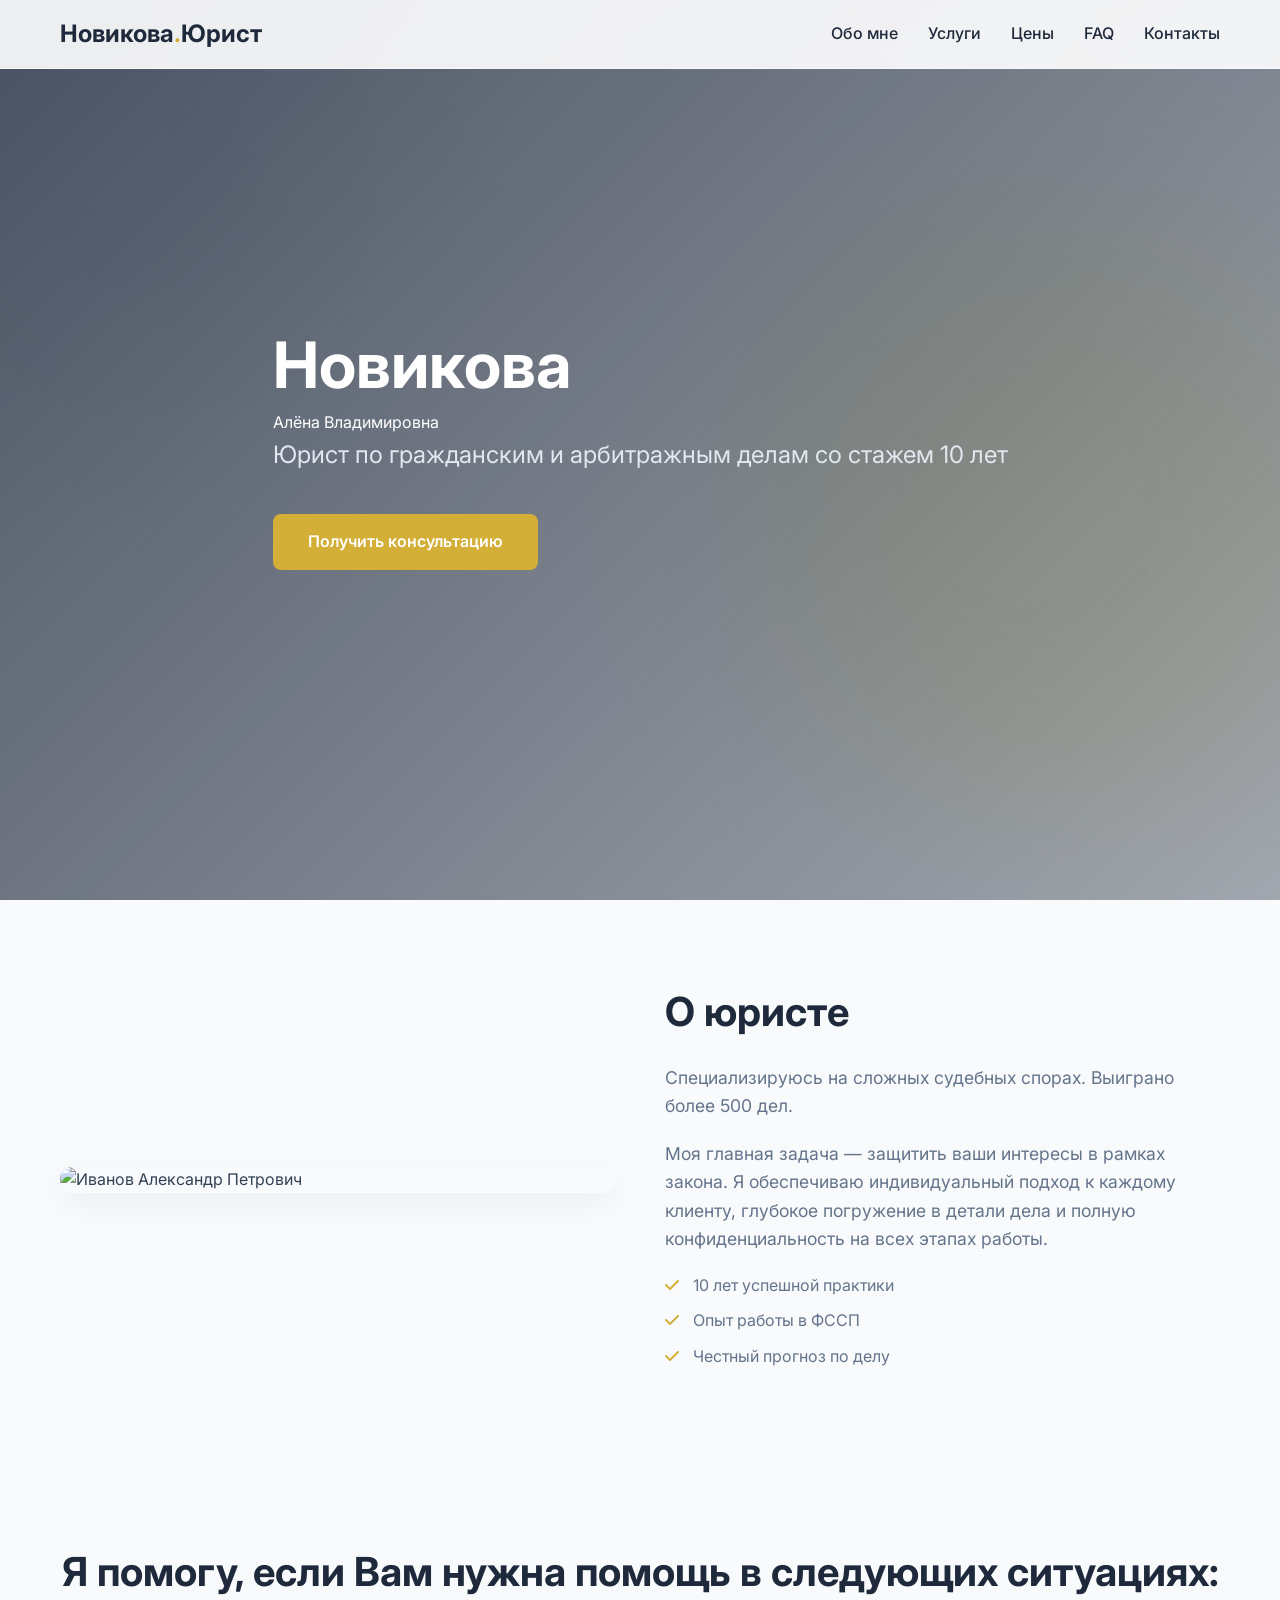
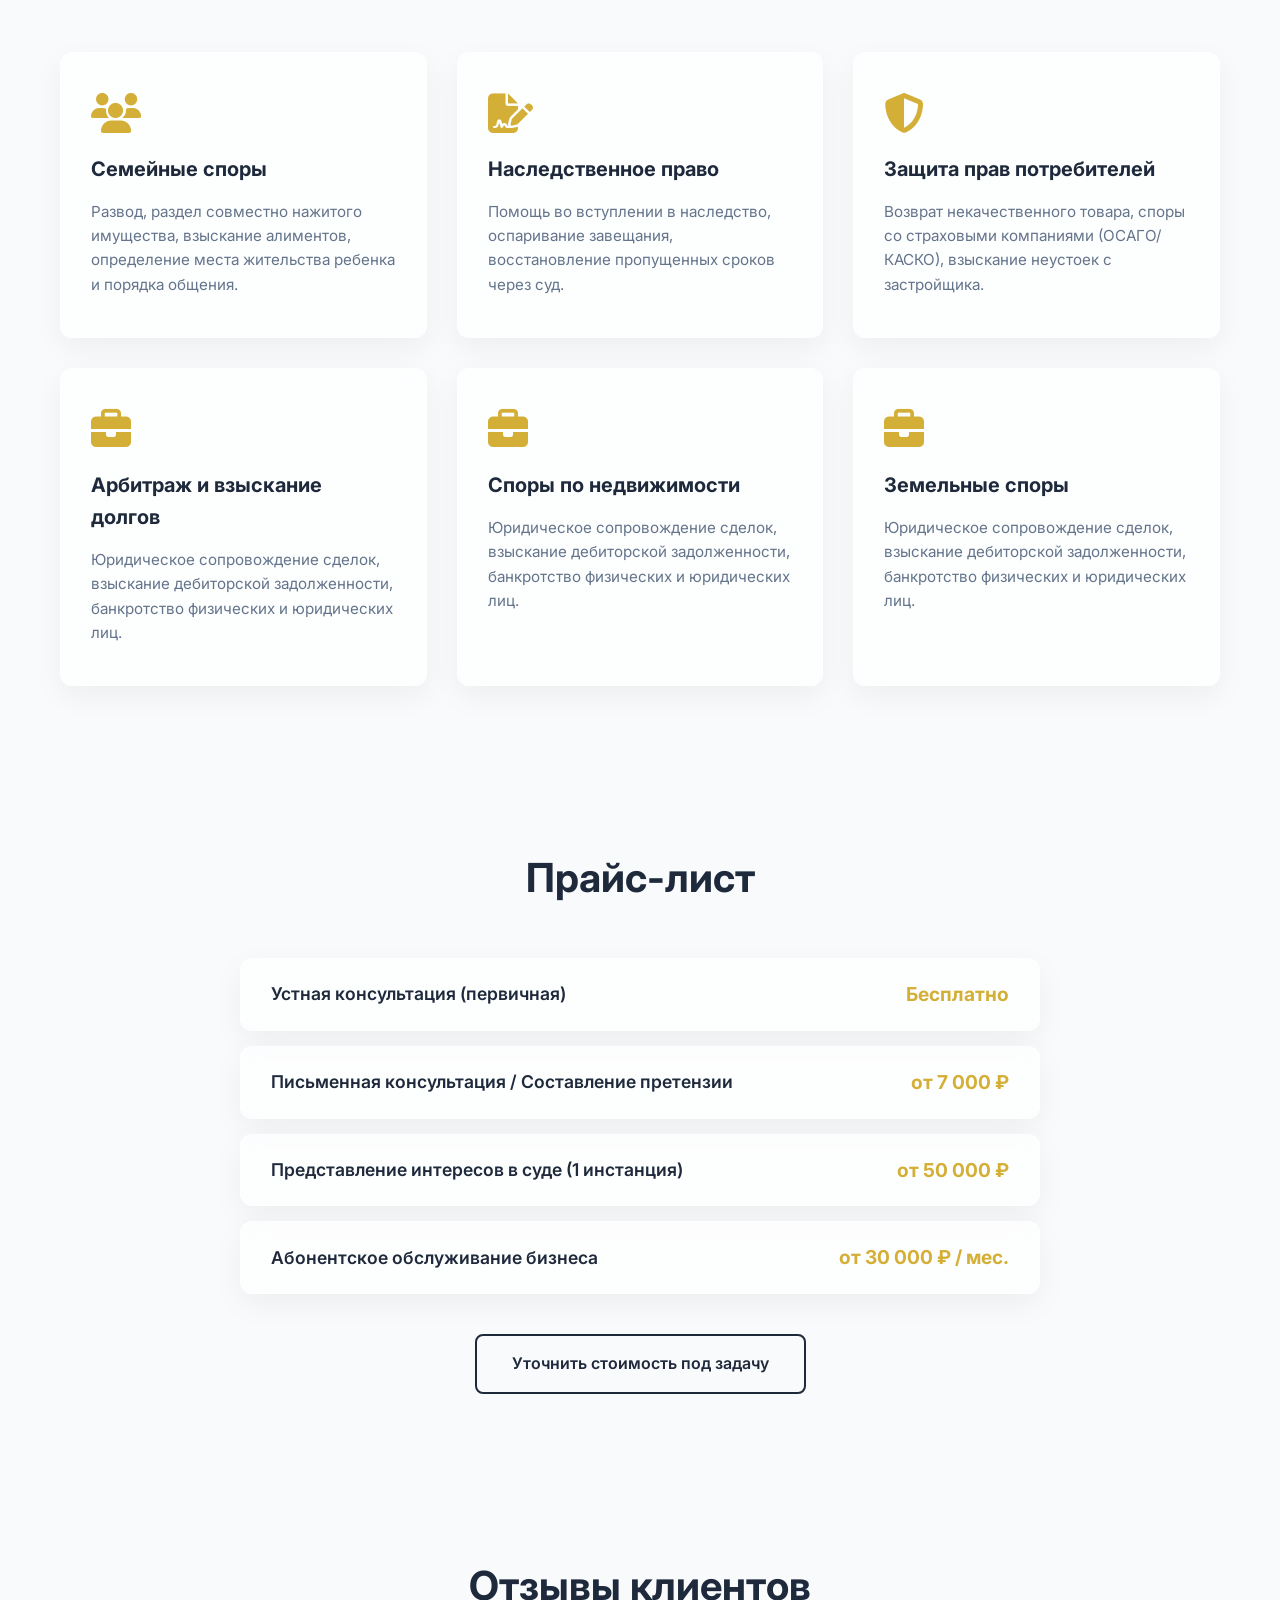
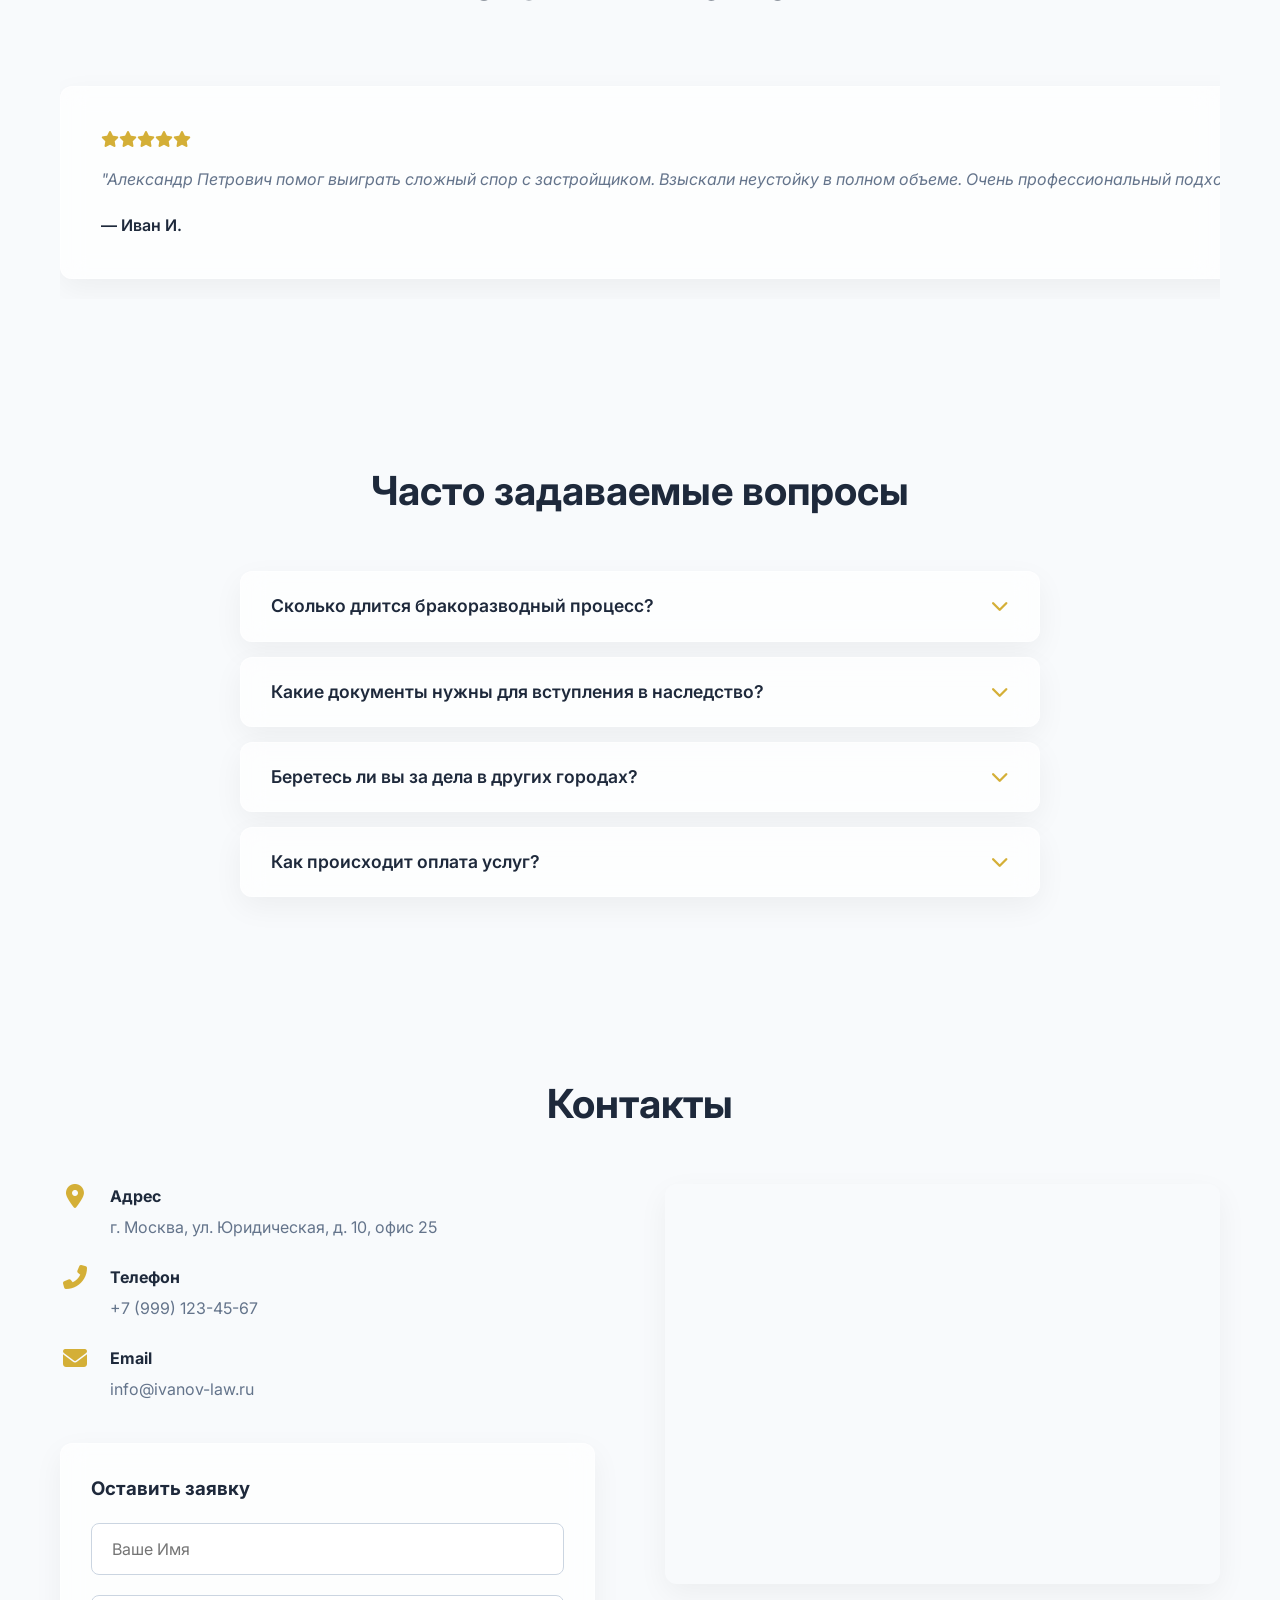
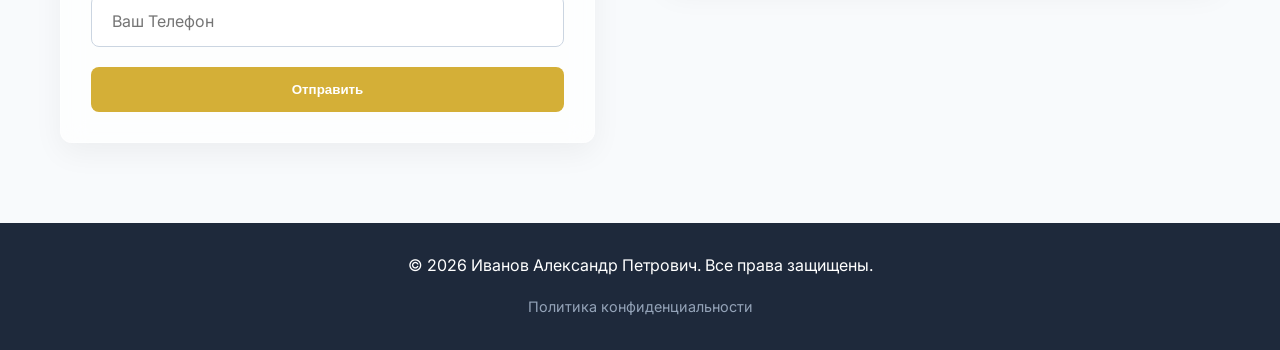
==== commit ba72cc51: "Update index.html" ====
--- a/index.html
+++ b/index.html
@@ -3,7 +3,7 @@
 <head>
     <meta charset="UTF-8">
     <meta name="viewport" content="width=device-width, initial-scale=1.0">
-    <title>Иванов Александр Петрович | Адвокат</title>
+    <title>Новикова Алёна Владимировна | Юрист</title>
     <link rel="preconnect" href="https://fonts.googleapis.com">
     <link rel="preconnect" href="https://fonts.gstatic.com" crossorigin>
     <link href="https://fonts.googleapis.com/css2?family=Inter:wght@300;400;500;600;700&display=swap" rel="stylesheet">
@@ -647,12 +647,11 @@
 
     <header>
         <div class="container nav-container">
-            <a href="#" class="logo">Иванов<span>.</span>Право</a>
+            <a href="#" class="logo">Новикова<span>.</span>Юрист</a>
             <nav class="nav-links">
                 <a href="#about">Обо мне</a>
                 <a href="#services">Услуги</a>
                 <a href="#pricing">Цены</a>
-                <a href="#testimonials">Отзывы</a>
                 <a href="#faq">FAQ</a>
                 <a href="#contacts">Контакты</a>
             </nav>
@@ -666,8 +665,8 @@
         <section class="hero" id="home">
             <div class="container">
                 <div class="hero-content">
-                    <h1>Иванов Александр Петрович</h1>
-                    <h2>Адвокат по гражданским и арбитражным делам со стажем 15 лет</h2>
+                    <h1>Новикова</h1> Алёна Владимировна</h1>
+                    <h2>Юрист по гражданским и арбитражным делам со стажем 10 лет</h2>
                     <a href="#contacts" class="btn">Получить консультацию</a>
                 </div>
             </div>
@@ -684,8 +683,8 @@
                         <p>Специализируюсь на сложных судебных спорах. Выиграно более 500 дел.</p>
                         <p>Моя главная задача — защитить ваши интересы в рамках закона. Я обеспечиваю индивидуальный подход к каждому клиенту, глубокое погружение в детали дела и полную конфиденциальность на всех этапах работы.</p>
                         <ul style="margin-top: 20px; color: var(--text-light);">
-                            <li style="margin-bottom: 10px;"><i class="fas fa-check" style="color: var(--accent); margin-right: 10px;"></i> 15 лет успешной практики</li>
-                            <li style="margin-bottom: 10px;"><i class="fas fa-check" style="color: var(--accent); margin-right: 10px;"></i> Член палаты адвокатов</li>
+                            <li style="margin-bottom: 10px;"><i class="fas fa-check" style="color: var(--accent); margin-right: 10px;"></i> 10 лет успешной практики</li>
+                            <li style="margin-bottom: 10px;"><i class="fas fa-check" style="color: var(--accent); margin-right: 10px;"></i> Опыт работы в ФССП</li>
                             <li style="margin-bottom: 10px;"><i class="fas fa-check" style="color: var(--accent); margin-right: 10px;"></i> Честный прогноз по делу</li>
                         </ul>
                     </div>
@@ -719,12 +718,12 @@
                     </div>
                                         <div class="service-card glass-card">
                         <i class="fas fa-briefcase service-icon"></i>
-                        <h3>ме и взыскание долгов</h3>
+                        <h3>Споры по недвижимости</h3>
                         <p>Юридическое сопровождение сделок, взыскание дебиторской задолженности, банкротство физических и юридических лиц.</p>
                     </div>
                                         <div class="service-card glass-card">
                         <i class="fas fa-briefcase service-icon"></i>
-                        <h3>Арбитраж и взыскание долгов</h3>
+                        <h3>Земельные споры</h3>
                         <p>Юридическое сопровождение сделок, взыскание дебиторской задолженности, банкротство физических и юридических лиц.</p>
                     </div>
                 </div>
@@ -741,7 +740,7 @@
                     </div>
                     <div class="price-item glass-card">
                         <span class="price-name">Письменная консультация / Составление претензии</span>
-                        <span class="price-value">от 5 000 ₽</span>
+                        <span class="price-value">от 7 000 ₽</span>
                     </div>
                     <div class="price-item glass-card">
                         <span class="price-name">Представление интересов в суде (1 инстанция)</span>
@@ -749,7 +748,7 @@
                     </div>
                     <div class="price-item glass-card">
                         <span class="price-name">Абонентское обслуживание бизнеса</span>
-                        <span class="price-value">от 25 000 ₽ / мес.</span>
+                        <span class="price-value">от 30 000 ₽ / мес.</span>
                     </div>
                 </div>
                 <div class="pricing-cta">
@@ -928,4 +927,4 @@
         });
     </script>
 </body>
-</html>+</html>
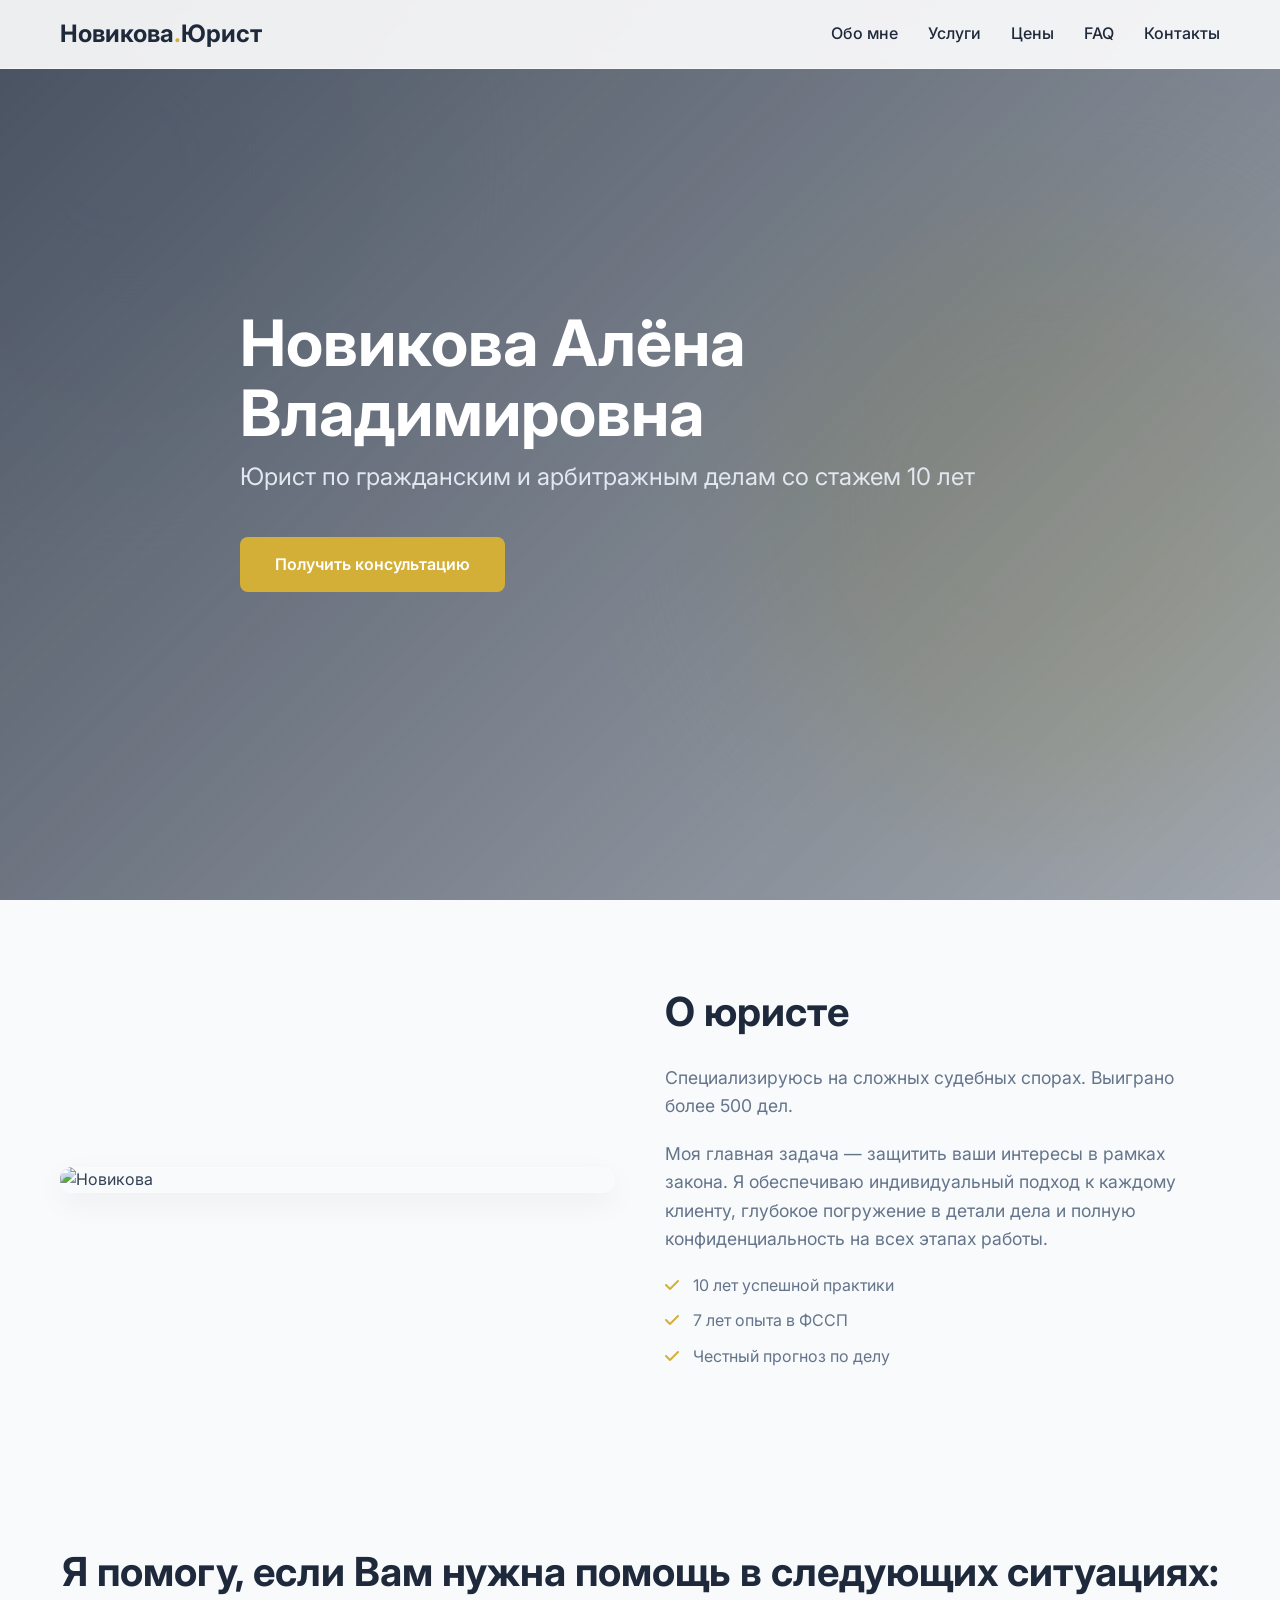
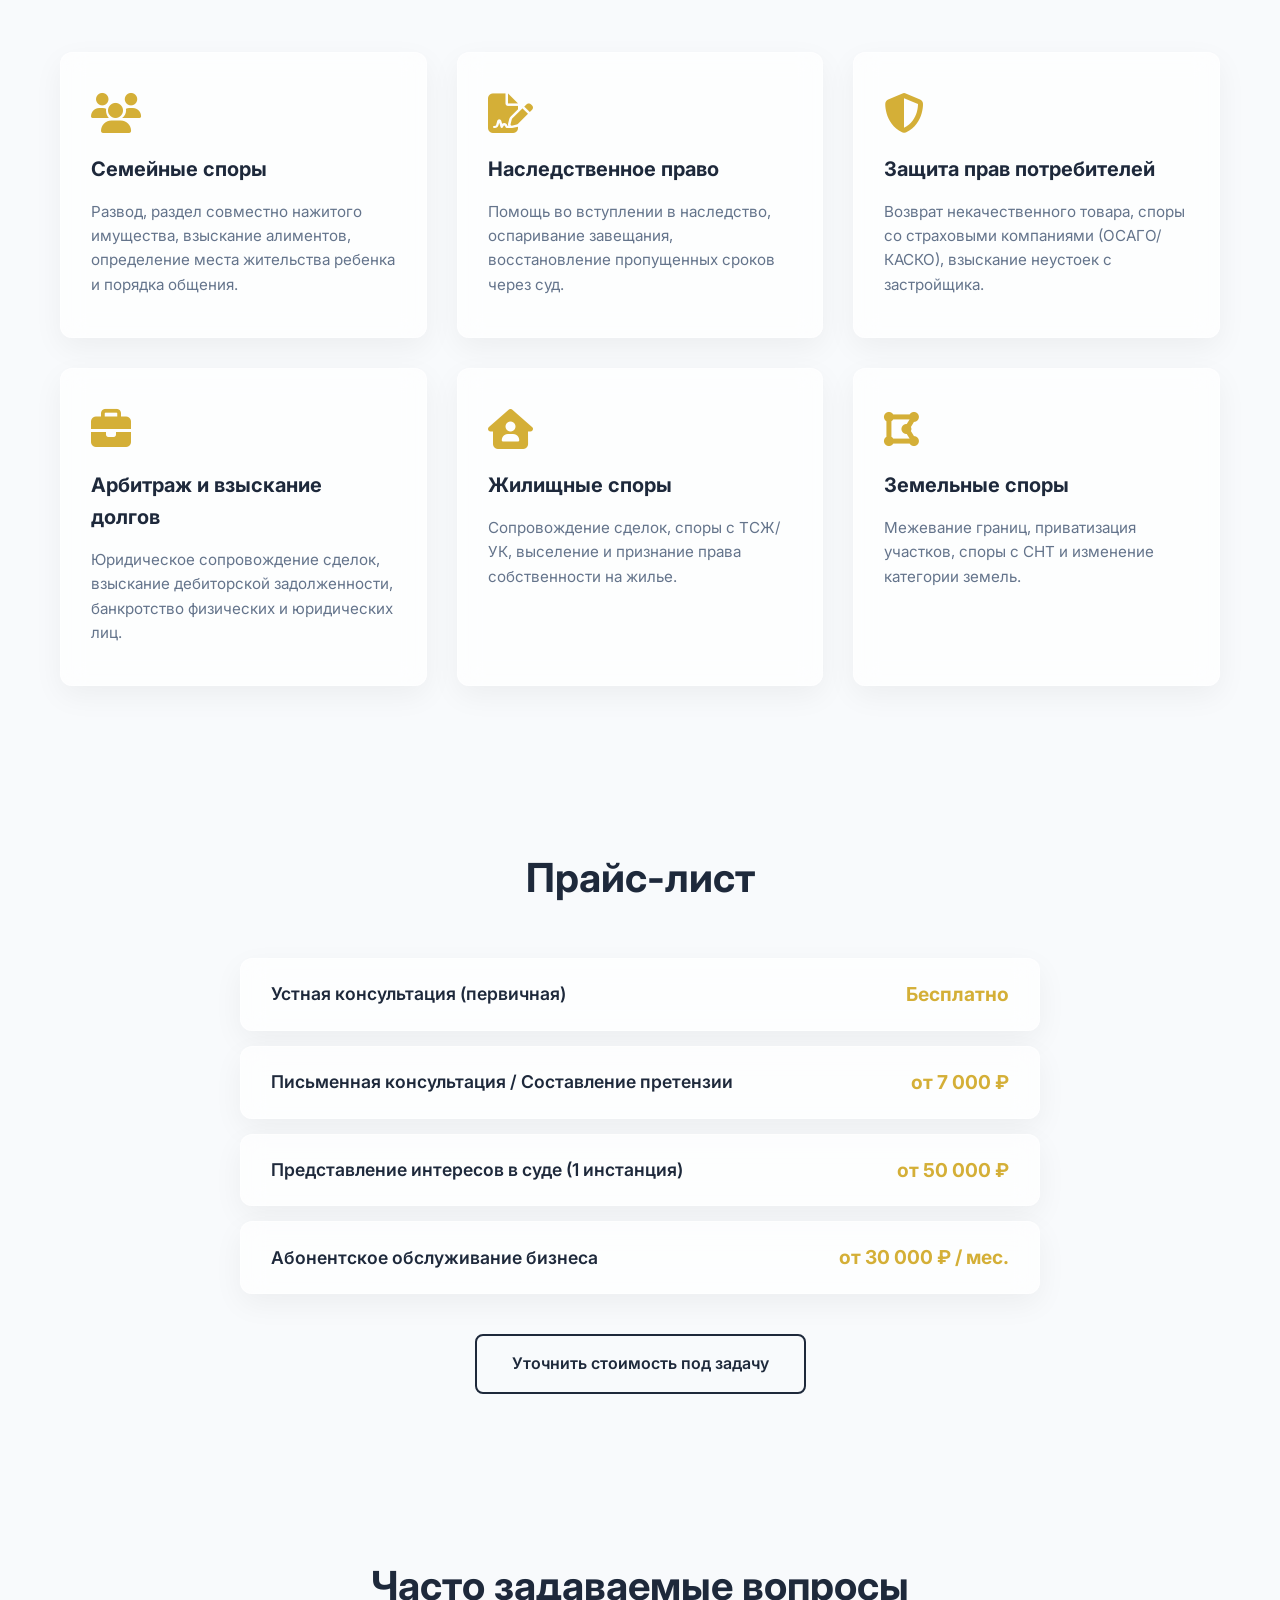
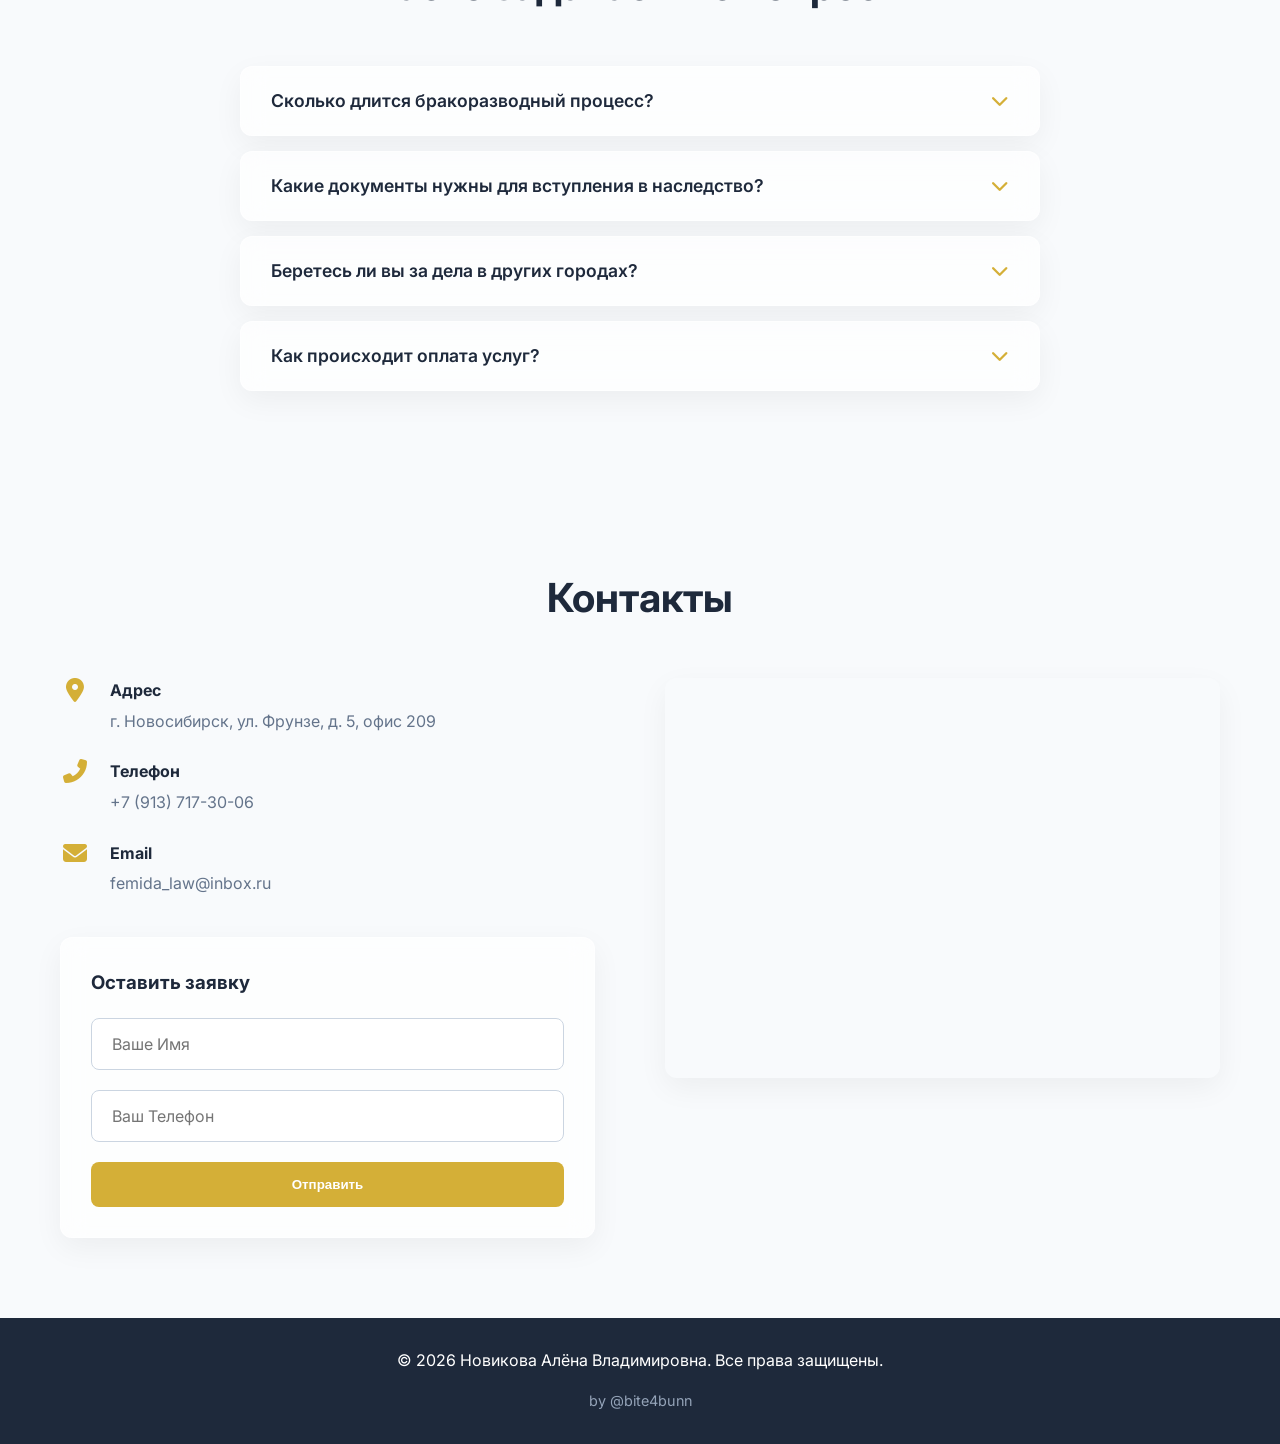
==== commit 67af4a6e: "Add files via upload" ====
--- a/index.html
+++ b/index.html
@@ -271,7 +271,7 @@
             display: flex;
             align-items: center;
             position: relative;
-            background: linear-gradient(135deg, rgba(30, 41, 59, 0.8) 0%, rgba(30, 41, 59, 0.4) 100%), url('https://images.unsplash.com/photo-1589829085413-56de8ae18c73?auto=format&fit=crop&w=1920&q=80') center/cover no-repeat;
+            background: linear-gradient(135deg, rgba(30, 41, 59, 0.8) 0%, rgba(30, 41, 59, 0.4) 100%), url('https://media.istockphoto.com/id/2215588621/ru/%D1%84%D0%BE%D1%82%D0%BE/%D0%BA%D0%BE%D0%BD%D1%86%D0%B5%D0%BF%D1%86%D0%B8%D1%8F-%D0%BF%D1%80%D0%B0%D0%B2%D0%BE%D1%81%D1%83%D0%B4%D0%B8%D1%8F-%D0%BF%D1%80%D0%B0%D0%B2%D0%B0-%D0%B8-%D0%BF%D1%80%D0%B0%D0%B2%D0%BE%D0%B2%D0%BE%D0%B9-%D1%81%D0%B8%D1%81%D1%82%D0%B5%D0%BC%D1%8B.jpg?s=612x612&w=0&k=20&c=cgeFtCsVUYdXDoTzye0Wma4u33JwPDcTMRJ4jaAXoHQ=') center/cover no-repeat;
             color: var(--white);
             margin-top: 0;
             padding-top: 80px; /* Offset for header */
@@ -640,7 +640,6 @@
             <a href="#about" class="mobile-link">Обо мне</a>
             <a href="#services" class="mobile-link">Услуги</a>
             <a href="#pricing" class="mobile-link">Цены</a>
-            <a href="#testimonials" class="mobile-link">Отзывы</a>
             <a href="#contacts" class="mobile-link">Контакты</a>
         </div>
     </div>
@@ -665,7 +664,7 @@
         <section class="hero" id="home">
             <div class="container">
                 <div class="hero-content">
-                    <h1>Новикова</h1> Алёна Владимировна</h1>
+                    <h1>Новикова Алёна Владимировна</h1>
                     <h2>Юрист по гражданским и арбитражным делам со стажем 10 лет</h2>
                     <a href="#contacts" class="btn">Получить консультацию</a>
                 </div>
@@ -676,7 +675,7 @@
             <div class="container">
                 <div class="about-grid">
                     <div class="about-img">
-                        <img src="https://images.unsplash.com/photo-1560250097-0b93528c311a?auto=format&fit=crop&w=800&q=80" alt="Иванов Александр Петрович">
+                        <img src="https://media.istockphoto.com/id/2004891062/ru/%D1%84%D0%BE%D1%82%D0%BE/%D1%81%D1%87%D0%B0%D1%81%D1%82%D0%BB%D0%B8%D0%B2%D0%B0%D1%8F-%D0%B1%D0%B8%D0%B7%D0%BD%D0%B5%D1%81-%D0%BB%D0%B5%D0%B4%D0%B8-%D1%81%D1%80%D0%B5%D0%B4%D0%BD%D0%B8%D1%85-%D0%BB%D0%B5%D1%82-%D0%BC%D0%B5%D0%BD%D0%B5%D0%B4%D0%B6%D0%B5%D1%80-%D0%BF%D0%BE%D0%B6%D0%B8%D0%BC%D0%B0%D0%B5%D1%82-%D1%80%D1%83%D0%BA%D1%83-%D0%BF%D1%80%D0%B8%D0%B2%D0%B5%D1%82%D1%81%D1%82%D0%B2%D1%83%D0%B5%D1%82-%D0%BA%D0%BB%D0%B8%D0%B5%D0%BD%D1%82%D0%B0-%D0%B2-%D0%BE%D1%84%D0%B8%D1%81%D0%B5.jpg?s=612x612&w=0&k=20&c=RsjKlFxurIvL4vvWpNYEy3GoEX0RovLp4RkMNRsBJCg=" alt="Новикова">
                     </div>
                     <div class="about-text">
                         <h2 class="section-title" style="text-align: left; margin-bottom: 20px;">О юристе</h2>
@@ -684,7 +683,7 @@
                         <p>Моя главная задача — защитить ваши интересы в рамках закона. Я обеспечиваю индивидуальный подход к каждому клиенту, глубокое погружение в детали дела и полную конфиденциальность на всех этапах работы.</p>
                         <ul style="margin-top: 20px; color: var(--text-light);">
                             <li style="margin-bottom: 10px;"><i class="fas fa-check" style="color: var(--accent); margin-right: 10px;"></i> 10 лет успешной практики</li>
-                            <li style="margin-bottom: 10px;"><i class="fas fa-check" style="color: var(--accent); margin-right: 10px;"></i> Опыт работы в ФССП</li>
+                            <li style="margin-bottom: 10px;"><i class="fas fa-check" style="color: var(--accent); margin-right: 10px;"></i> 7 лет опыта в ФССП</li>
                             <li style="margin-bottom: 10px;"><i class="fas fa-check" style="color: var(--accent); margin-right: 10px;"></i> Честный прогноз по делу</li>
                         </ul>
                     </div>
@@ -717,14 +716,14 @@
                         <p>Юридическое сопровождение сделок, взыскание дебиторской задолженности, банкротство физических и юридических лиц.</p>
                     </div>
                                         <div class="service-card glass-card">
-                        <i class="fas fa-briefcase service-icon"></i>
-                        <h3>Споры по недвижимости</h3>
-                        <p>Юридическое сопровождение сделок, взыскание дебиторской задолженности, банкротство физических и юридических лиц.</p>
+                        <i class="fas fa-house-user service-icon"></i>
+                        <h3>Жилищные споры</h3>
+                        <p>Сопровождение сделок, споры с ТСЖ/УК, выселение и признание права собственности на жилье.</p>
                     </div>
                                         <div class="service-card glass-card">
-                        <i class="fas fa-briefcase service-icon"></i>
+                        <i class="fas fa-draw-polygon service-icon"></i>
                         <h3>Земельные споры</h3>
-                        <p>Юридическое сопровождение сделок, взыскание дебиторской задолженности, банкротство физических и юридических лиц.</p>
+                        <p>Межевание границ, приватизация участков, споры с СНТ и изменение категории земель.</p>
                     </div>
                 </div>
             </div>
@@ -753,35 +752,6 @@
                 </div>
                 <div class="pricing-cta">
                     <a href="#contacts" class="btn btn-outline">Уточнить стоимость под задачу</a>
-                </div>
-            </div>
-        </section>
-
-        <section id="testimonials">
-            <div class="container">
-                <h2 class="section-title">Отзывы клиентов</h2>
-                <div class="testimonials-wrapper">
-                    <div class="testimonial-card glass-card">
-                        <div class="stars">
-                            <i class="fas fa-star"></i><i class="fas fa-star"></i><i class="fas fa-star"></i><i class="fas fa-star"></i><i class="fas fa-star"></i>
-                        </div>
-                        <p class="testimonial-text">"Александр Петрович помог выиграть сложный спор с застройщиком. Взыскали неустойку в полном объеме. Очень профессиональный подход, всегда на связи."</p>
-                        <p class="testimonial-author">— Иван И.</p>
-                    </div>
-                    <div class="testimonial-card glass-card">
-                        <div class="stars">
-                            <i class="fas fa-star"></i><i class="fas fa-star"></i><i class="fas fa-star"></i><i class="fas fa-star"></i><i class="fas fa-star"></i>
-                        </div>
-                        <p class="testimonial-text">"Обращалась по бракоразводному процессу и разделу имущества. Все прошло максимально спокойно для меня, юрист взял на себя все переговоры и суды."</p>
-                        <p class="testimonial-author">— Елена С.</p>
-                    </div>
-                    <div class="testimonial-card glass-card">
-                        <div class="stars">
-                            <i class="fas fa-star"></i><i class="fas fa-star"></i><i class="fas fa-star"></i><i class="fas fa-star"></i><i class="fas fa-star-half-alt"></i>
-                        </div>
-                        <p class="testimonial-text">"Сотрудничаем на условиях абонентского обслуживания уже более года. Договоры проверяются быстро, контрагенты дисциплинированы. Рекомендуем!"</p>
-                        <p class="testimonial-author">— Компания "Ромашка"</p>
-                    </div>
                 </div>
             </div>
         </section>
@@ -827,21 +797,21 @@
                             <i class="fas fa-map-marker-alt contact-icon"></i>
                             <div class="contact-text">
                                 <h4>Адрес</h4>
-                                <p>г. Москва, ул. Юридическая, д. 10, офис 25</p>
+                                <p>г. Новосибирск, ул. Фрунзе, д. 5, офис 209</p>
                             </div>
                         </div>
                         <div class="contact-item">
                             <i class="fas fa-phone-alt contact-icon"></i>
                             <div class="contact-text">
                                 <h4>Телефон</h4>
-                                <p><a href="tel:+79991234567">+7 (999) 123-45-67</a></p>
+                                <p><a href="tel:+79139241215">+7 (913) 717-30-06</a></p>
                             </div>
                         </div>
                         <div class="contact-item">
                             <i class="fas fa-envelope contact-icon"></i>
                             <div class="contact-text">
                                 <h4>Email</h4>
-                                <p><a href="mailto:info@ivanov-law.ru">info@ivanov-law.ru</a></p>
+                                <p><a href="mailto:femida_law@inbox.ru">femida_law@inbox.ru</a></p>
                             </div>
                         </div>
                         
@@ -870,9 +840,9 @@
     <footer>
         <div class="container">
             <div class="footer-content">
-                <p>&copy; 2026 Иванов Александр Петрович. Все права защищены.</p>
+                <p>&copy; 2026 Новикова Алёна Владимировна. Все права защищены.</p>
                 <div class="footer-links">
-                    <a href="#">Политика конфиденциальности</a>
+                    <a href="#">by @bite4bunn</a>
                 </div>
             </div>
         </div>
@@ -927,4 +897,4 @@
         });
     </script>
 </body>
-</html>
+</html>
